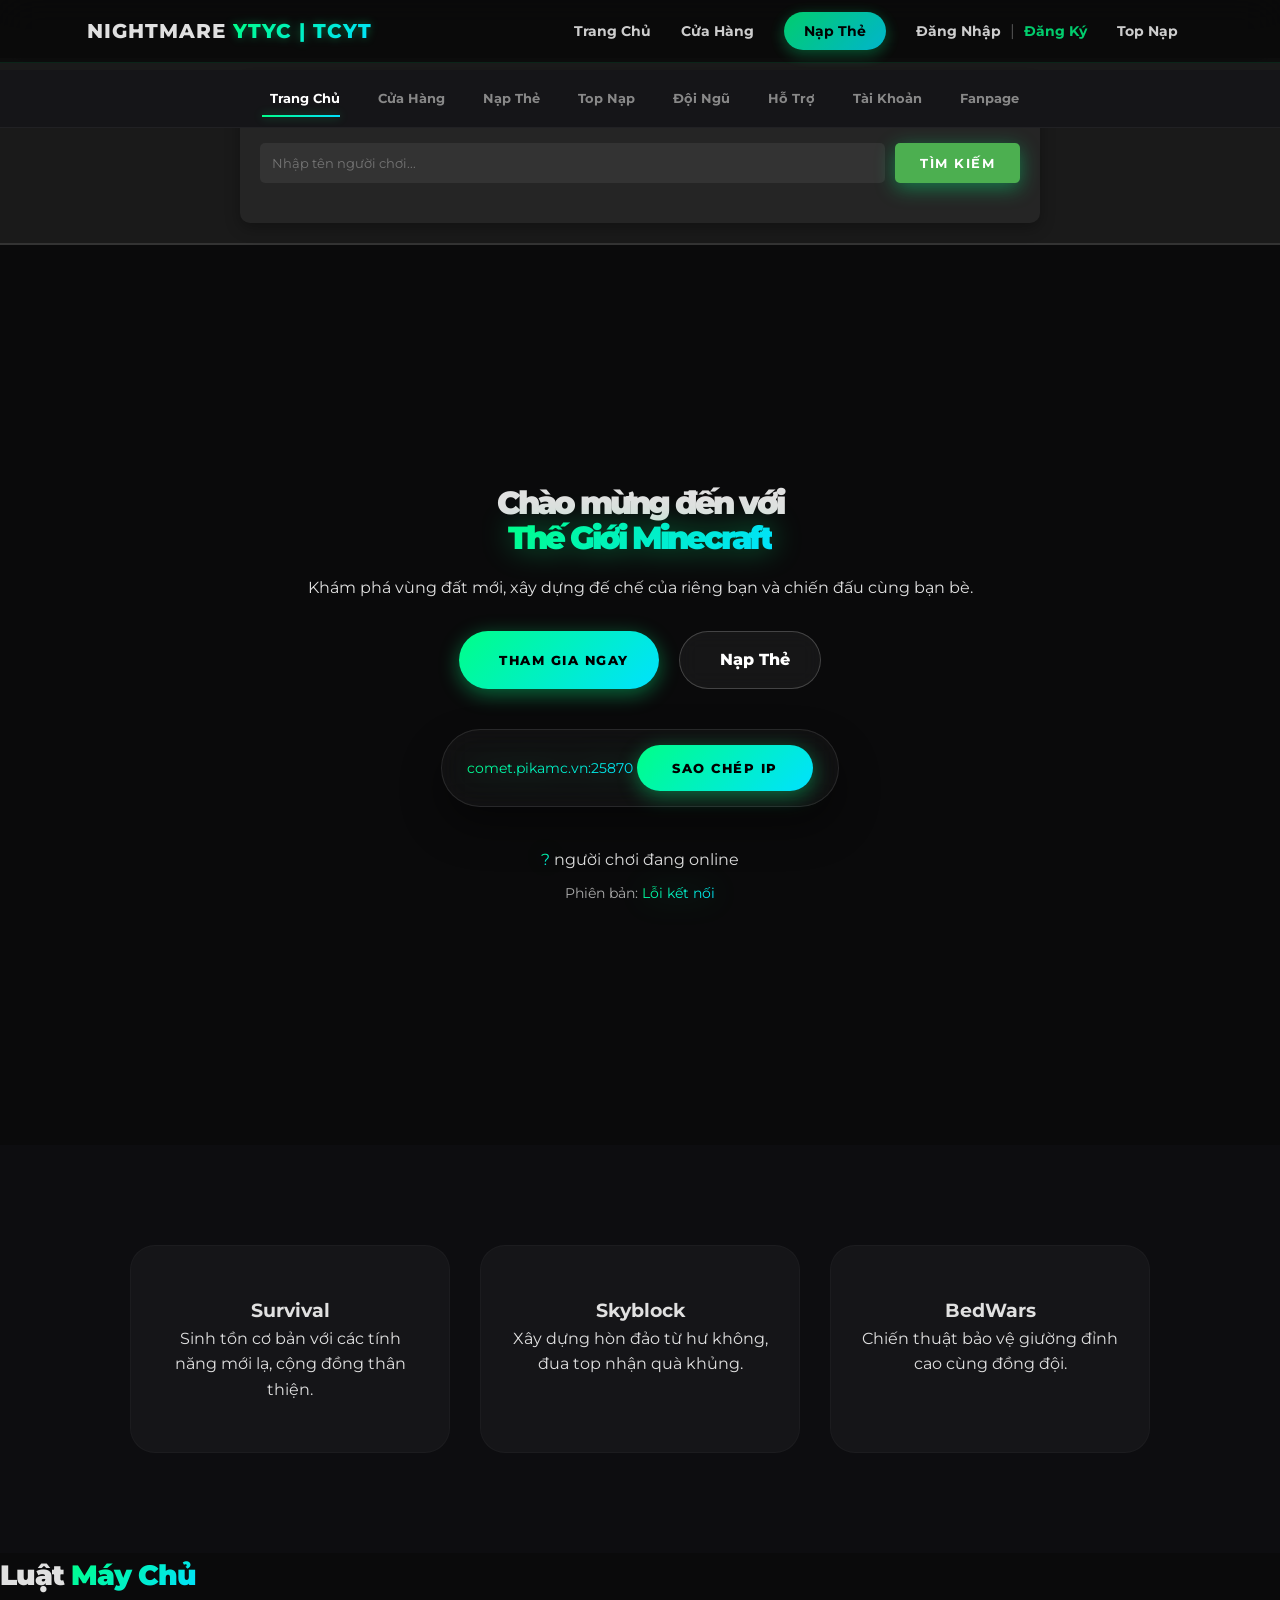
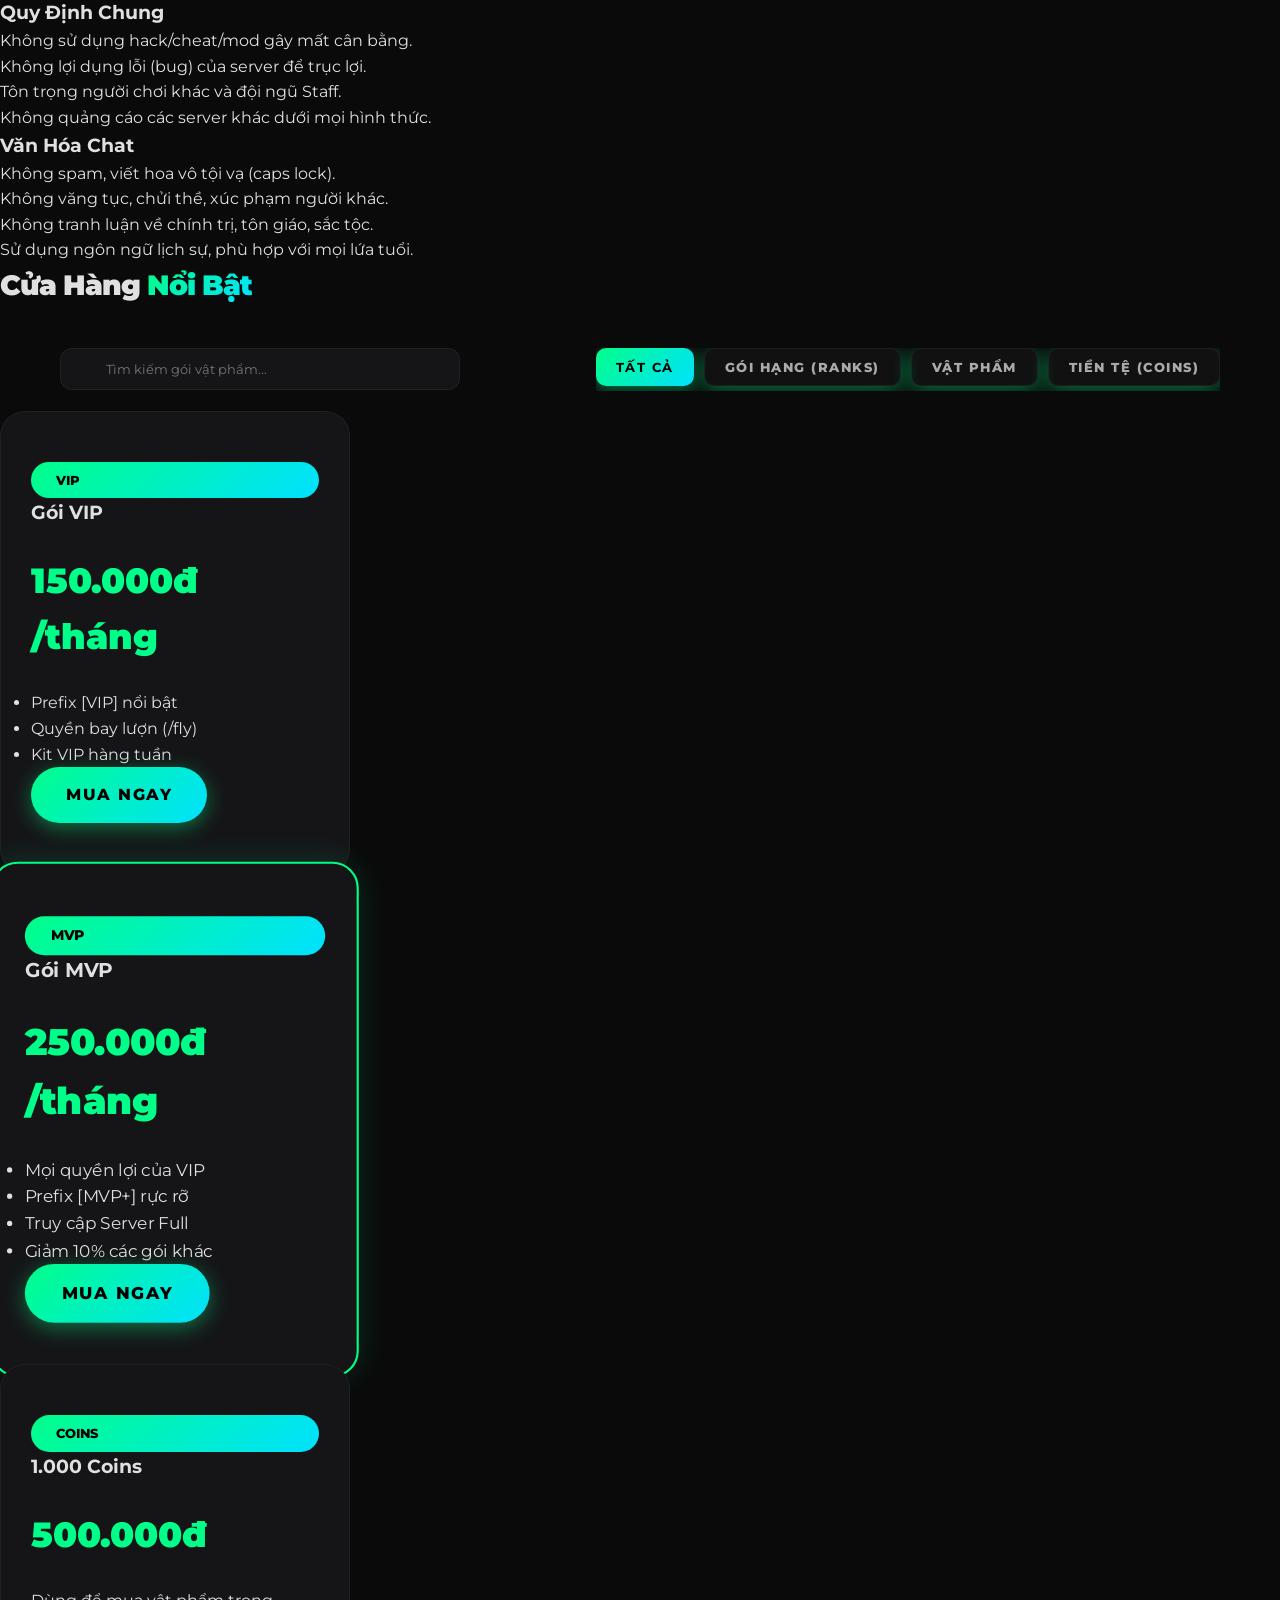
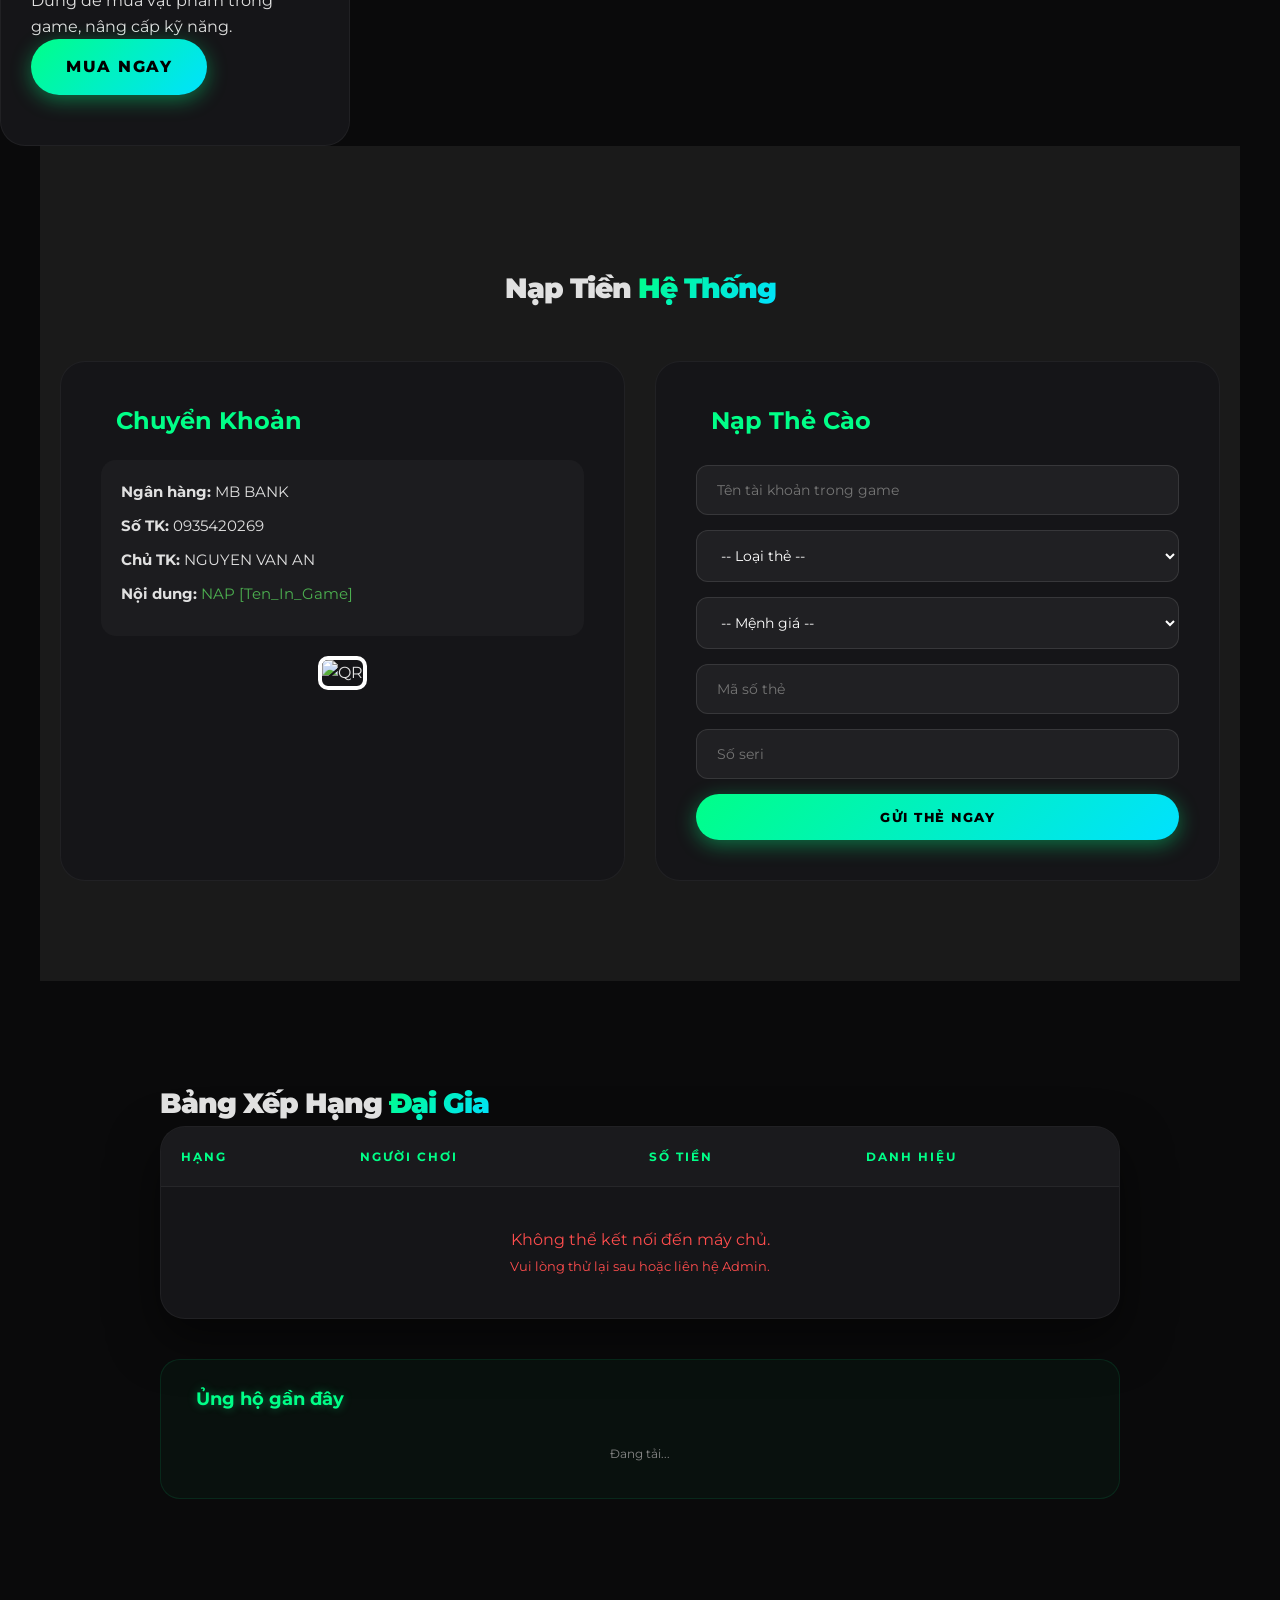
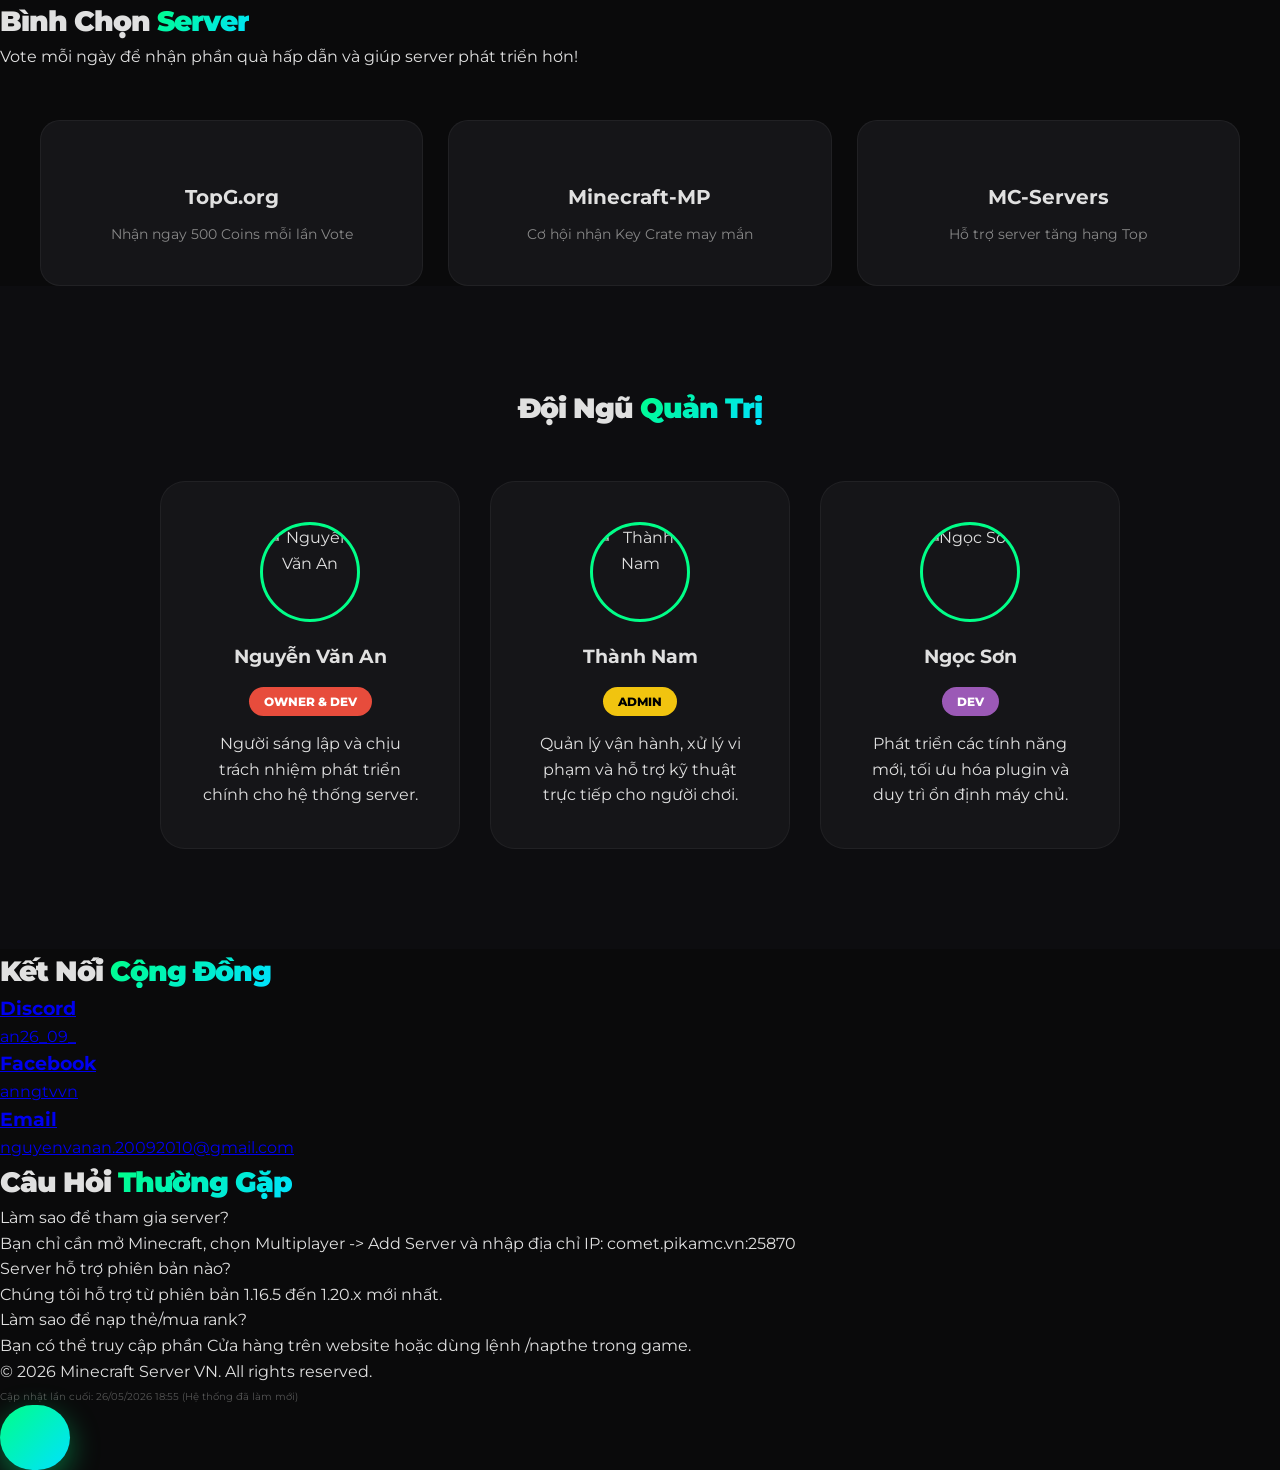
==== remote_index.html @ b52e4f23 "Cải thiện giao diện: Thêm nút Đăng Ký và Tài Khoản để dễ dàng tìm kiếm" ====
<!DOCTYPE html>
<html lang="vi">
<head>
    <meta charset="UTF-8">
    <meta name="viewport" content="width=device-width, initial-scale=1.0">
    <title>Nightmare YTYC | TCYT | Minecraft Server</title>
    <link rel="stylesheet" href="assets/css/style.css?v=1.7">
    <link href="https://fonts.googleapis.com/css2?family=Montserrat:wght@400;700&display=swap" rel="stylesheet">
    <script src="https://kit.fontawesome.com/a076d05399.js" crossorigin="anonymous"></script>
</head>
<body>
    <header>
        <nav>
            <div class="logo">Nightmare <span>YTYC | TCYT</span></div>
            <div class="menu-toggle" id="mobile-menu">
                <i class="fas fa-bars"></i>
            </div>
            <ul class="nav-links">
                <li><a href="#hero">Trang Chủ</a></li>
                <li><a href="#store">Cửa Hàng</a></li>
                <li><a href="#topup" class="nav-topup">Nạp Thẻ</a></li>
                <li id="nav-user-info" style="display: none;"><a href="#profile" class="user-link"><i class="fas fa-user-circle"></i> <span id="nav-username">Cá nhân</span></a></li>
                <li id="nav-login-btn">
                    <a href="javascript:void(0)" onclick="openAuthModal('login')">Đăng Nhập</a>
                    <span style="color: rgba(255,255,255,0.3); margin: 0 5px;">|</span>
                    <a href="javascript:void(0)" onclick="openAuthModal('register')" style="color: var(--primary);">Đăng Ký</a>
                </li>
                <li><a href="#leaderboard">Top Nạp</a></li>
            </ul>
        </nav>
    </header>

    <!-- Quick Navigation Bar -->
    <div class="quick-nav">
        <div class="quick-nav-container">
            <a href="#hero" class="q-link active"><i class="fas fa-home"></i> Trang Chủ</a>
            <a href="#store" class="q-link"><i class="fas fa-shopping-cart"></i> Cửa Hàng</a>
            <a href="#topup" class="q-link"><i class="fas fa-credit-card"></i> Nạp Thẻ</a>
            <a href="#leaderboard" class="q-link"><i class="fas fa-trophy"></i> Top Nạp</a>
            <a href="#staff" class="q-link"><i class="fas fa-users"></i> Đội Ngũ</a>
            <a href="#contact" class="q-link"><i class="fas fa-headset"></i> Hỗ Trợ</a>
            <a href="javascript:void(0)" onclick="openAuthModal('login')" class="q-link" id="q-nav-auth"><i class="fas fa-user"></i> Tài Khoản</a>
            <a href="https://facebook.com/anngtvvn" target="_blank" class="q-link"><i class="fab fa-facebook"></i> Fanpage</a>
        </div>
    </div>

    <!-- Auth Modal -->
    <div id="auth-modal" class="modal" style="display: none;">
        <div class="modal-content">
            <span class="close" onclick="closeAuthModal()">&times;</span>
            <div id="auth-tabs">
                <button id="tab-login" class="active" onclick="switchAuthTab('login')">Đăng Nhập</button>
                <button id="tab-register" onclick="switchAuthTab('register')">Đăng Ký</button>
            </div>
            
            <!-- Login Form -->
            <form id="login-form" onsubmit="handleAuth(event, 'login')">
                <input type="text" placeholder="Tên tài khoản" required id="login-user">
                <input type="password" placeholder="Mật khẩu" required id="login-pass">
                <button type="submit" class="auth-btn">Vào hệ thống</button>
            </form>

            <!-- Register Form -->
            <form id="register-form" onsubmit="handleAuth(event, 'register')" style="display: none;">
                <input type="text" placeholder="Tên tài khoản Minecraft" required id="reg-user">
                <input type="password" placeholder="Mật khẩu" required id="reg-pass">
                <input type="password" placeholder="Xác nhận mật khẩu" required id="reg-pass-confirm">
                <button type="submit" class="auth-btn">Tạo tài khoản</button>
            </form>
        </div>
    </div>

    <!-- User Profile Section -->
    <section id="profile" class="profile-section" style="display: none;">
        <div class="profile-container">
            <div class="profile-header">
                <img id="user-skin" src="https://crafatar.com/avatars/steve?size=100&overlay" alt="Skin">
                <div class="profile-title">
                    <h2 id="profile-name">Tên Người Chơi</h2>
                    <span id="profile-rank-badge" class="badge">Rank</span>
                </div>
                <button onclick="handleLogout()" class="logout-btn">Đăng xuất</button>
            </div>
            <div class="profile-stats">
                <div class="stat-box">
                    <i class="fas fa-coins"></i>
                    <span class="stat-label">Số dư Xu</span>
                    <span id="profile-points" class="stat-value">0</span>
                </div>
                <div class="stat-box">
                    <i class="fas fa-credit-card"></i>
                    <span class="stat-label">Tổng đã nạp</span>
                    <span id="profile-total" class="stat-value">0đ</span>
                </div>
            </div>
            
            <div class="profile-history">
                <h3><i class="fas fa-history"></i> Lịch sử nạp cá nhân</h3>
                <div class="history-table-wrapper">
                    <table id="personal-history-table">
                        <thead>
                            <tr>
                                <th>Ngày</th>
                                <th>Số tiền</th>
                                <th>Trạng thái</th>
                            </tr>
                        </thead>
                        <tbody id="personal-history-body">
                            <!-- Dữ liệu sẽ nạp vào đây -->
                        </tbody>
                    </table>
                </div>
            </div>
        </div>
    </section>

    <!-- Account Lookup Modal -->
    <div id="account-lookup" class="lookup-section">
        <div class="lookup-container">
            <h3><i class="fas fa-search"></i> Tra cứu tài khoản</h3>
            <div class="search-form">
                <input type="text" id="lookup-username" placeholder="Nhập tên người chơi...">
                <button onclick="lookupAccount()">Tìm kiếm</button>
            </div>
            <div id="lookup-result" class="lookup-result" style="display: none;">
                <div class="player-info-grid">
                    <div class="info-item">
                        <span class="label">Tên:</span>
                        <span id="res-username" class="value">-</span>
                    </div>
                    <div class="info-item">
                        <span class="label">Số dư (Xu):</span>
                        <span id="res-points" class="value">0</span>
                    </div>
                    <div class="info-item">
                        <span class="label">Hạng (Rank):</span>
                        <span id="res-rank" class="value">Default</span>
                    </div>
                    <div class="info-item">
                        <span class="label">Tổng nạp:</span>
                        <span id="res-total" class="value">0đ</span>
                    </div>
                </div>
            </div>
            <div id="lookup-loading" style="display: none; text-align: center; margin-top: 10px;">
                <i class="fas fa-spinner fa-spin"></i> Đang tải dữ liệu...
            </div>
        </div>
    </div>

    <main>
        <section id="hero" class="hero">
            <div class="hero-content">
                <h1>Chào mừng đến với <br><span>Thế Giới Minecraft</span></h1>
                <p>Khám phá vùng đất mới, xây dựng đế chế của riêng bạn và chiến đấu cùng bạn bè.</p>
                <div class="hero-actions" style="margin-top: 30px; display: flex; gap: 20px; justify-content: center;">
                    <button class="hero-btn-primary" onclick="openAuthModal('register')"><i class="fas fa-sign-in-alt"></i> Tham Gia Ngay</button>
                    <a href="#topup" class="hero-btn-secondary" style="text-decoration: none; display: flex; align-items: center; justify-content: center;"><i class="fas fa-credit-card"></i> Nạp Thẻ</a>
                </div>
                <div class="server-status">
                    <span id="ip-address">comet.pikamc.vn:25870</span>
                    <button onclick="copyIP()">Sao chép IP</button>
                </div>
                <div class="player-count">
                    <i class="fas fa-users"></i> <span id="online-players">0</span> người chơi đang online
                    <div class="player-bar-container">
                        <div class="player-bar-fill" id="player-bar"></div>
                    </div>
                </div>
                <div class="server-version" style="margin-top: 10px; font-size: 14px; color: #aaa;">
                    Phiên bản: <span id="server-version">Đang tải...</span>
                </div>
            </div>
        </section>

        <section id="about" class="features">
            <div class="feature-card">
                <i class="fas fa-sword"></i>
                <h3>Survival</h3>
                <p>Sinh tồn cơ bản với các tính năng mới lạ, cộng đồng thân thiện.</p>
            </div>
            <div class="feature-card">
                <i class="fas fa-cube"></i>
                <h3>Skyblock</h3>
                <p>Xây dựng hòn đảo từ hư không, đua top nhận quà khủng.</p>
            </div>
            <div class="feature-card">
                <i class="fas fa-shield-alt"></i>
                <h3>BedWars</h3>
                <p>Chiến thuật bảo vệ giường đỉnh cao cùng đồng đội.</p>
            </div>
        </section>

        <section id="rules" class="rules">
            <h2 class="section-title">Luật <span>Máy Chủ</span></h2>
            <div class="rules-container">
                <div class="rules-box">
                    <h3><i class="fas fa-gavel"></i> Quy Định Chung</h3>
                    <ul>
                        <li>Không sử dụng hack/cheat/mod gây mất cân bằng.</li>
                        <li>Không lợi dụng lỗi (bug) của server để trục lợi.</li>
                        <li>Tôn trọng người chơi khác và đội ngũ Staff.</li>
                        <li>Không quảng cáo các server khác dưới mọi hình thức.</li>
                    </ul>
                </div>
                <div class="rules-box">
                    <h3><i class="fas fa-comments"></i> Văn Hóa Chat</h3>
                    <ul>
                        <li>Không spam, viết hoa vô tội vạ (caps lock).</li>
                        <li>Không văng tục, chửi thề, xúc phạm người khác.</li>
                        <li>Không tranh luận về chính trị, tôn giáo, sắc tộc.</li>
                        <li>Sử dụng ngôn ngữ lịch sự, phù hợp với mọi lứa tuổi.</li>
                    </ul>
                </div>
            </div>
        </section>

        <section id="store" class="store">
            <h2 class="section-title">Cửa Hàng <span>Nổi Bật</span></h2>
            
            <!-- Store Filter Bar -->
            <div class="store-filter">
                <div class="search-box">
                    <i class="fas fa-search"></i>
                    <input type="text" placeholder="Tìm kiếm gói vật phẩm...">
                </div>
                <div class="category-list">
                    <button class="cat-btn active" data-category="all">Tất Cả</button>
                    <button class="cat-btn" data-category="ranks">Gói Hạng (Ranks)</button>
                    <button class="cat-btn" data-category="items">Vật Phẩm</button>
                    <button class="cat-btn" data-category="coins">Tiền Tệ (Coins)</button>
                </div>
            </div>

            <div class="store-container">
                <div class="store-card" data-category="ranks">
                    <div class="rank-badge">VIP</div>
                    <h3>Gói VIP</h3>
                    <p class="price">150.000đ <span>/tháng</span></p>
                    <ul>
                        <li><i class="fas fa-check"></i> Prefix [VIP] nổi bật</li>
                        <li><i class="fas fa-check"></i> Quyền bay lượn (/fly)</li>
                        <li><i class="fas fa-check"></i> Kit VIP hàng tuần</li>
                    </ul>
                    <a href="#topup" class="buy-btn" style="text-decoration: none; display: inline-block;">Mua Ngay</a>
                </div>
                <div class="store-card premium" data-category="ranks">
                    <div class="rank-badge">MVP</div>
                    <h3>Gói MVP</h3>
                    <p class="price">250.000đ <span>/tháng</span></p>
                    <ul>
                        <li><i class="fas fa-check"></i> Mọi quyền lợi của VIP</li>
                        <li><i class="fas fa-check"></i> Prefix [MVP+] rực rỡ</li>
                        <li><i class="fas fa-check"></i> Truy cập Server Full</li>
                        <li><i class="fas fa-check"></i> Giảm 10% các gói khác</li>
                    </ul>
                    <a href="#topup" class="buy-btn" style="text-decoration: none; display: inline-block;">Mua Ngay</a>
                </div>
                <div class="store-card" data-category="coins">
                    <div class="rank-badge">COINS</div>
                    <h3>1.000 Coins</h3>
                    <p class="price">500.000đ</p>
                    <p>Dùng để mua vật phẩm trong game, nâng cấp kỹ năng.</p>
                    <a href="#topup" class="buy-btn" style="text-decoration: none; display: inline-block;">Mua Ngay</a>
                </div>
            </div>
        </section>

        <!-- Nạp Thẻ Section -->
        <section id="topup" class="topup-section" style="background: #1a1a1a;">
            <h2 class="section-title">Nạp Tiền <span>Hệ Thống</span></h2>
            <div class="topup-grid">
                <div class="topup-box">
                    <h3><i class="fas fa-university"></i> Chuyển Khoản</h3>
                    <div class="bank-info">
                        <p><strong>Ngân hàng:</strong> MB BANK</p>
                        <p><strong>Số TK:</strong> 0935420269</p>
                        <p><strong>Chủ TK:</strong> NGUYEN VAN AN</p>
                        <p><strong>Nội dung:</strong> <span style="color: #4CAF50;">NAP [Ten_In_Game]</span></p>
                    </div>
                    <div style="text-align: center; margin-top: 20px;">
                        <img src="https://img.vietqr.io/image/MB-0935420269-compact2.png?accountName=NGUYEN%20VAN%20AN&addInfo=NAP%20TEN_CUA_BAN" alt="QR" style="width: 180px; border-radius: 10px; border: 4px solid #fff;">
                    </div>
                </div>
                <div class="topup-box">
                    <h3><i class="fas fa-credit-card"></i> Nạp Thẻ Cào</h3>
                    <form class="topup-form" id="topupCardForm">
                        <input type="text" id="username" placeholder="Tên tài khoản trong game" required>
                        <select id="cardType" required>
                            <option value="">-- Loại thẻ --</option>
                            <option value="viettel">Viettel</option>
                            <option value="mobifone">Mobifone</option>
                            <option value="vinaphone">Vinaphone</option>
                        </select>
                        <select id="cardAmount" required>
                            <option value="">-- Mệnh giá --</option>
                            <option value="20000">20.000đ</option>
                            <option value="50000">50.000đ</option>
                            <option value="100000">100.000đ</option>
                            <option value="200000">200.000đ</option>
                            <option value="500000">500.000đ</option>
                        </select>
                        <input type="text" id="cardCode" placeholder="Mã số thẻ" required>
                        <input type="text" id="cardSeri" placeholder="Số seri" required>
                        <button type="submit" class="buy-btn">Gửi Thẻ Ngay</button>
                    </form>
                </div>
            </div>
        </section>

        <!-- Bảng Xếp Hạng Section -->
        <section id="leaderboard" class="top-nap-section">
            <h2 class="section-title">Bảng Xếp Hạng <span>Đại Gia</span></h2>
            <div class="leaderboard-container">
                <table class="leaderboard-table">
                    <thead>
                        <tr>
                            <th>Hạng</th>
                            <th>Người Chơi</th>
                            <th>Số Tiền</th>
                            <th>Danh Hiệu</th>
                        </tr>
                    </thead>
                    <tbody id="leaderboard-body">
                        <tr><td colspan="4" style="text-align: center; padding: 40px;">Đang tải dữ liệu...</td></tr>
                    </tbody>
                </table>
            </div>

            <!-- Recent Donators -->
            <div class="recent-donators">
                <h4><i class="fas fa-history"></i> Ủng hộ gần đây</h4>
                <div id="recent-donators-list">
                    <p style="text-align: center; font-size: 12px; color: #888; padding: 10px;">Đang tải...</p>
                </div>
            </div>
        </section>

        <section id="vote" class="vote">
            <h2 class="section-title">Bình Chọn <span>Server</span></h2>
            <p>Vote mỗi ngày để nhận phần quà hấp dẫn và giúp server phát triển hơn!</p>
            <div class="vote-grid">
                <a href="https://topg.org/minecraft-servers/server-682658#vote" target="_blank" class="vote-card">
                    <i class="fas fa-vote-yea"></i>
                    <h3>TopG.org</h3>
                    <p>Nhận ngay 500 Coins mỗi lần Vote</p>
                </a>
                <a href="https://minecraft-mp.com/server/358544/vote/" target="_blank" class="vote-card">
                    <i class="fas fa-vote-yea"></i>
                    <h3>Minecraft-MP</h3>
                    <p>Cơ hội nhận Key Crate may mắn</p>
                </a>
                <a href="https://minecraftservers.org/vote/687978" target="_blank" class="vote-card">
                    <i class="fas fa-vote-yea"></i>
                    <h3>MC-Servers</h3>
                    <p>Hỗ trợ server tăng hạng Top</p>
                </a>
            </div>
        </section>
        <section id="staff" class="staff">
            <h2 class="section-title">Đội Ngũ <span>Quản Trị</span></h2>
            <div class="staff-container">
                <div class="staff-card">
                    <div class="staff-img"><img src="https://crafatar.com/avatars/AnNgTV?size=100&overlay" alt="Nguyễn Văn An"></div>
                    <h3>Nguyễn Văn An</h3>
                    <p class="role owner">Owner & Dev</p>
                    <p>Người sáng lập và chịu trách nhiệm phát triển chính cho hệ thống server.</p>
                </div>
                <div class="staff-card">
                    <div class="staff-img"><img src="https://crafatar.com/avatars/606e2cbd-028a-4db0-97d3-570720444c12?size=100&overlay" alt="Thành Nam"></div>
                    <h3>Thành Nam</h3>
                    <p class="role admin">Admin</p>
                    <p>Quản lý vận hành, xử lý vi phạm và hỗ trợ kỹ thuật trực tiếp cho người chơi.</p>
                </div>
                <div class="staff-card">
                    <div class="staff-img"><img src="https://crafatar.com/avatars/8667ba71-b850-4eb0-9302-310231023102?size=100&overlay" alt="Ngọc Sơn"></div>
                    <h3>Ngọc Sơn</h3>
                    <p class="role moderator" style="background: #9b59b6;">Dev</p>
                    <p>Phát triển các tính năng mới, tối ưu hóa plugin và duy trì ổn định máy chủ.</p>
                </div>
            </div>
        </section>
        <section id="contact" class="contact">
            <h2 class="section-title">Kết Nối <span>Cộng Đồng</span></h2>
            <div class="contact-container">
                <a href="https://discord.com/users/an26_09_" target="_blank" class="contact-card discord">
                    <i class="fab fa-discord"></i>
                    <h3>Discord</h3>
                    <p>an26_09_</p>
                </a>
                <a href="https://facebook.com/anngtvvn" target="_blank" class="contact-card facebook">
                    <i class="fab fa-facebook"></i>
                    <h3>Facebook</h3>
                    <p>anngtvvn</p>
                </a>
                <a href="mailto:nguyenvanan.20092010@gmail.com" class="contact-card email">
                    <i class="fas fa-envelope"></i>
                    <h3>Email</h3>
                    <p>nguyenvanan.20092010@gmail.com</p>
                </a>
            </div>
        </section>

        <section id="faq" class="faq">
            <h2 class="section-title">Câu Hỏi <span>Thường Gặp</span></h2>
            <div class="faq-container">
                <div class="faq-item">
                    <div class="faq-question">Làm sao để tham gia server? <i class="fas fa-chevron-down"></i></div>
                    <div class="faq-answer">Bạn chỉ cần mở Minecraft, chọn Multiplayer -> Add Server và nhập địa chỉ IP: comet.pikamc.vn:25870</div>
                </div>
                <div class="faq-item">
                    <div class="faq-question">Server hỗ trợ phiên bản nào? <i class="fas fa-chevron-down"></i></div>
                    <div class="faq-answer">Chúng tôi hỗ trợ từ phiên bản 1.16.5 đến 1.20.x mới nhất.</div>
                </div>
                <div class="faq-item">
                    <div class="faq-question">Làm sao để nạp thẻ/mua rank? <i class="fas fa-chevron-down"></i></div>
                    <div class="faq-answer">Bạn có thể truy cập phần Cửa hàng trên website hoặc dùng lệnh /napthe trong game.</div>
                </div>
            </div>
        </section>
    </main>

    <footer>
        <p>&copy; 2026 Minecraft Server VN. All rights reserved.</p>
        <p style="font-size: 10px; color: #555; margin-top: 5px;">Cập nhật lần cuối: 26/05/2026 18:55 (Hệ thống đã làm mới)</p>
    </footer>

    <button id="back-to-top" title="Lên đầu trang"><i class="fas fa-chevron-up"></i></button>

    <!-- Minecraft Background Music (C418) -->
    <button id="music-toggle" title="Bật/Tắt nhạc nền"><i class="fas fa-music"></i></button>
    <audio id="bg-music" loop>
        <source src="https://www.soundboard.com/handler/DownLoadTrack.ashx?cliptitle=Minecraft+Main+Theme&filename=24/244301-b58097b3-c1f9-4674-884c-3238166d113f.mp3" type="audio/mpeg">
    </audio>

    <script src="assets/js/config.js?v=1.3"></script>
    <script src="assets/js/main.js?v=1.3"></script>
    <script>
        // 1. XỬ LÝ NẠP THẺ CÀO
        const topupForm = document.getElementById('topupCardForm');
        if (topupForm) {
            topupForm.addEventListener('submit', async (e) => {
                e.preventDefault();
                const btn = e.target.querySelector('button');
                const originalText = btn.innerText;
                
                btn.innerText = 'Đang xử lý...';
                btn.disabled = true;

                try {
                    const response = await fetch(`${API_BASE}/api/card-recharge`, {
                        method: 'POST',
                        headers: { 'Content-Type': 'application/json' },
                        body: JSON.stringify({
                            user: document.getElementById('username').value,
                            type: document.getElementById('cardType').value,
                            amount: document.getElementById('cardAmount').value,
                            code: document.getElementById('cardCode').value,
                            seri: document.getElementById('cardSeri').value
                        })
                    });
                    const result = await response.json();
                    alert(result.message);
                    if (result.status === 'success') topupForm.reset();
                } catch (err) {
                    alert('Lỗi: Không thể kết nối đến máy chủ nạp tiền!');
                } finally {
                    btn.innerText = originalText;
                    btn.disabled = false;
                }
            });
        }

        // 2. TẢI BẢNG XẾP HẠNG (TOP NẠP)
        async function loadLeaderboard() {
            const tbody = document.getElementById('leaderboard-body');
            if (!tbody) return;

            try {
                const response = await fetch(`${API_BASE}/api/top-recharge`);
                if (!response.ok) throw new Error('Network response was not ok');
                
                const data = await response.json();
                
                tbody.innerHTML = '';
                if (!data || data.length === 0) {
                    tbody.innerHTML = '<tr><td colspan="4" style="text-align: center; padding: 40px; color: #aaa;"><i class="fas fa-info-circle"></i> Chưa có dữ liệu nạp thẻ tháng này. <br> Hãy là người đầu tiên leo Top!</td></tr>';
                    return;
                }

                data.forEach((item, index) => {
                    const rank = index + 1;
                    let rankDisplay = rank;
                    let rowClass = '';
                    let badge = '-';

                    if (rank === 1) {
                        rankDisplay = '<i class="fas fa-medal" style="color: #ffd700;"></i> 1';
                        rowClass = 'top-1';
                        badge = '<span class="badge gold">Chúa Tể Đồ Sơn</span>';
                    } else if (rank === 2) {
                        rankDisplay = '<i class="fas fa-medal" style="color: #c0c0c0;"></i> 2';
                        rowClass = 'top-2';
                        badge = '<span class="badge silver">Đại Phú Hộ</span>';
                    } else if (rank === 3) {
                        rankDisplay = '<i class="fas fa-medal" style="color: #cd7f32;"></i> 3';
                        rowClass = 'top-3';
                        badge = '<span class="badge bronze">Thương Gia</span>';
                    }

                    tbody.innerHTML += `
                        <tr class="${rowClass}">
                            <td>${rankDisplay}</td>
                            <td><div class="player-info"><i class="fas fa-user-circle"></i> ${item.username}</div></td>
                            <td>${item.total.toLocaleString()}đ</td>
                            <td>${badge}</td>
                        </tr>
                    `;
                });
            } catch (error) {
                console.error('Leaderboard Fetch Error:', error);
                tbody.innerHTML = '<tr><td colspan="4" style="text-align: center; color: #ff4d4d; padding: 40px;"><i class="fas fa-exclamation-triangle"></i> Không thể kết nối đến máy chủ.<br><small>Vui lòng thử lại sau hoặc liên hệ Admin.</small></td></tr>';
            }
        }

        // Khởi động khi trang load
        document.addEventListener('DOMContentLoaded', loadLeaderboard);
    </script>
</body>
</html>
---- assets/css/style.css ----
:root {
    --primary: #00ff88;
    --primary-glow: rgba(0, 255, 136, 0.4);
    --secondary: #00e1ff;
    --accent: #f1c40f;
    --dark-bg: #0a0a0b;
    --card-bg: #151518;
    --text-main: #e0e0e0;
    --gradient-neon: linear-gradient(135deg, #00ff88, #00e1ff);
}

* {
    margin: 0;
    padding: 0;
    box-sizing: border-box;
    font-family: 'Montserrat', sans-serif;
}

html {
    scroll-behavior: smooth;
}

body {
    background-color: var(--dark-bg);
    color: var(--text-main);
    line-height: 1.6;
}

header {
    background: rgba(10, 10, 11, 0.7);
    backdrop-filter: blur(20px);
    -webkit-backdrop-filter: blur(20px);
    padding: 15px 0;
    position: fixed;
    width: 100%;
    top: 0;
    z-index: 1000;
    border-bottom: 1px solid rgba(0, 255, 136, 0.1);
}

nav {
    display: flex;
    justify-content: space-around;
    align-items: center;
    max-width: 1200px;
    margin: auto;
}

.logo {
    font-size: 26px;
    font-weight: 800;
    letter-spacing: 1px;
    text-transform: uppercase;
}

.logo span {
    background: var(--gradient-neon);
    -webkit-background-clip: text;
    -webkit-text-fill-color: transparent;
    filter: drop-shadow(0 0 5px var(--primary-glow));
}

nav ul {
    display: flex;
    list-style: none;
}

nav ul li {
    margin: 0 15px;
}

nav ul li a {
    text-decoration: none;
    color: #fff;
    font-weight: 700;
    font-size: 14px;
    transition: 0.3s;
    opacity: 0.8;
}

nav ul li a:hover {
    opacity: 1;
    color: var(--primary);
    text-shadow: 0 0 10px var(--primary-glow);
}

.nav-topup {
    background: var(--gradient-neon);
    padding: 10px 20px !important;
    border-radius: 50px;
    color: #000 !important;
    box-shadow: 0 4px 15px var(--primary-glow);
}

.nav-topup:hover {
    transform: translateY(-2px);
    box-shadow: 0 6px 20px var(--primary-glow);
    filter: brightness(1.1);
}

.hero {
    height: 100vh;
    background: linear-gradient(rgba(10,10,11,0.4), rgba(10,10,11,0.9)), url('https://images.alphacoders.com/131/1311054.png');
    background-size: cover;
    background-position: center;
    background-attachment: fixed;
    display: flex;
    align-items: center;
    justify-content: center;
    text-align: center;
}

.hero-content h1 {
    font-size: 80px;
    font-weight: 900;
    margin-bottom: 20px;
    line-height: 1.1;
    letter-spacing: -3px;
}

.hero-content span {
    background: var(--gradient-neon);
    -webkit-background-clip: text;
    -webkit-text-fill-color: transparent;
    filter: drop-shadow(0 0 15px var(--primary-glow));
}

.server-status {
    margin: 40px 0;
    background: rgba(255, 255, 255, 0.03);
    backdrop-filter: blur(15px);
    padding: 20px 40px;
    border-radius: 100px;
    display: inline-block;
    border: 1px solid rgba(255, 255, 255, 0.1);
    box-shadow: 0 20px 40px rgba(0,0,0,0.4);
}

button, .buy-btn {
    background: var(--gradient-neon);
    border: none;
    color: #000;
    font-weight: 800;
    padding: 15px 35px;
    border-radius: 50px;
    cursor: pointer;
    text-transform: uppercase;
    letter-spacing: 1.5px;
    transition: 0.4s cubic-bezier(0.175, 0.885, 0.32, 1.275);
    box-shadow: 0 5px 20px var(--primary-glow);
}

button:hover, .buy-btn:hover {
    transform: translateY(-5px) scale(1.05);
    box-shadow: 0 15px 30px var(--primary-glow);
    filter: brightness(1.2);
}

/* Feature Cards */
.features {
    padding: 100px 20px;
    display: flex;
    justify-content: center;
    gap: 30px;
    background: #0d0d10;
}

.feature-card {
    background: var(--card-bg);
    padding: 50px 30px;
    border-radius: 25px;
    text-align: center;
    width: 320px;
    border: 1px solid rgba(255,255,255,0.03);
    transition: 0.4s;
}

.feature-card:hover {
    transform: translateY(-15px);
    border-color: var(--primary);
    box-shadow: 0 20px 40px rgba(0, 255, 136, 0.1);
}

.feature-card i {
    font-size: 50px;
    background: var(--gradient-neon);
    -webkit-background-clip: text;
    -webkit-text-fill-color: transparent;
    margin-bottom: 25px;
}

/* Store Cards */
.store-card {
    background: var(--card-bg);
    padding: 50px 30px;
    border-radius: 25px;
    border: 1px solid rgba(255,255,255,0.05);
    transition: 0.4s;
    width: 350px;
    position: relative;
}

.store-card.premium {
    border: 2px solid var(--primary);
    box-shadow: 0 0 30px rgba(0, 255, 136, 0.15);
    transform: scale(1.05);
}

.rank-badge {
    background: var(--gradient-neon);
    color: #000;
    padding: 8px 25px;
    border-radius: 50px;
    font-size: 13px;
    font-weight: 800;
    top: -20px;
}

.price {
    font-size: 35px;
    font-weight: 900;
    color: var(--primary);
    margin: 25px 0;
}

/* Leaderboard */
.top-nap-section {
    padding: 100px 20px;
    max-width: 1000px;
    margin: auto;
}

.leaderboard-container {
    background: var(--card-bg);
    border-radius: 25px;
    border: 1px solid rgba(255,255,255,0.05);
    box-shadow: 0 20px 50px rgba(0,0,0,0.5);
    overflow: hidden;
    margin-bottom: 40px;
}

.leaderboard-table {
    width: 100%;
    border-collapse: collapse;
}

.leaderboard-table th, .leaderboard-table td {
    padding: 20px;
    text-align: left;
    border-bottom: 1px solid rgba(255,255,255,0.05);
}

.leaderboard-table th {
    background: rgba(255,255,255,0.02);
    color: var(--primary);
    font-size: 12px;
    letter-spacing: 2px;
    text-transform: uppercase;
}

.leaderboard-table tr:last-child td {
    border-bottom: none;
}

.leaderboard-table tr:hover {
    background: rgba(255,255,255,0.02);
}

.player-info {
    display: flex;
    align-items: center;
    gap: 10px;
    font-weight: 700;
}

.badge {
    padding: 5px 15px;
    border-radius: 50px;
    font-size: 11px;
    font-weight: 800;
    text-transform: uppercase;
}

.badge.gold { background: #ffd700; color: #000; box-shadow: 0 0 15px rgba(255, 215, 0, 0.3); }
.badge.silver { background: #c0c0c0; color: #000; }
.badge.bronze { background: #cd7f32; color: #000; }

/* Recent Donators */
.recent-donators {
    background: rgba(0, 255, 136, 0.03);
    border: 1px solid rgba(0, 255, 136, 0.1);
    border-radius: 20px;
    padding: 25px;
}

.recent-donators h4 {
    color: var(--primary);
    text-shadow: 0 0 10px var(--primary-glow);
    margin-bottom: 20px;
    display: flex;
    align-items: center;
    gap: 10px;
    font-size: 18px;
}

#recent-donators-list {
    display: flex;
    flex-direction: column;
    gap: 12px;
}

.donator-item {
    background: rgba(255, 255, 255, 0.03);
    padding: 12px 20px;
    border-radius: 12px;
    display: flex;
    justify-content: space-between;
    align-items: center;
    border: 1px solid rgba(255, 255, 255, 0.05);
    transition: 0.3s;
}

.donator-item:hover {
    background: rgba(0, 255, 136, 0.05);
    transform: translateX(5px);
    border-color: rgba(0, 255, 136, 0.2);
}

.donator-name {
    font-weight: 700;
    font-size: 14px;
    display: flex;
    align-items: center;
    gap: 8px;
}

.donator-amount {
    color: var(--primary);
    font-weight: 800;
    font-size: 15px;
}

.section-title {
    font-size: 45px;
    font-weight: 900;
    letter-spacing: -1px;
}

.section-title span {
    background: var(--gradient-neon);
    -webkit-background-clip: text;
    -webkit-text-fill-color: transparent;
}

/* Music Toggle */
#music-toggle {
    width: 65px;
    height: 65px;
    background: var(--gradient-neon);
    color: #000;
    box-shadow: 0 10px 30px var(--primary-glow);
}

#music-toggle.muted {
    background: #ff4d4d;
    color: #fff;
    box-shadow: 0 10px 30px rgba(255, 77, 77, 0.4);
}




/* Topup Page Specific */
.topup-section {
    padding: 120px 20px 100px;
    max-width: 1200px;
    margin: auto;
    text-align: center;
}

.topup-grid {
    display: grid;
    grid-template-columns: repeat(auto-fit, minmax(450px, 1fr));
    gap: 30px;
    margin-top: 50px;
}

.topup-box {
    background: var(--card-bg);
    padding: 40px;
    border-radius: 25px;
    border: 1px solid rgba(255,255,255,0.05);
    text-align: left;
    transition: 0.4s;
    height: 100%;
}

.topup-box:hover {
    border-color: var(--primary);
    box-shadow: 0 15px 30px rgba(0, 255, 136, 0.05);
}

.topup-box h3 {
    font-size: 24px;
    margin-bottom: 15px;
    color: var(--primary);
    display: flex;
    align-items: center;
    gap: 15px;
}

.bank-info {
    background: rgba(255, 255, 255, 0.03);
    padding: 20px;
    border-radius: 15px;
    margin: 20px 0;
}

.bank-info p {
    margin-bottom: 10px;
    font-size: 15px;
}

.topup-form {
    display: flex;
    flex-direction: column;
    gap: 15px;
    margin-top: 25px;
}

.topup-form input, .topup-form select {
    background: rgba(255, 255, 255, 0.05);
    border: 1px solid rgba(255, 255, 255, 0.1);
    padding: 15px 20px;
    border-radius: 12px;
    color: #fff;
    font-size: 14px;
    width: 100%;
}

.topup-form input:focus, .topup-form select:focus {
    border-color: var(--primary);
    outline: none;
    background: rgba(255, 255, 255, 0.08);
}

@media (max-width: 768px) {
    .topup-grid {
        grid-template-columns: 1fr;
        gap: 20px;
        margin-top: 30px;
    }
    
    .topup-box {
        padding: 25px 20px;
    }
    
    .section-title {
        font-size: 32px;
    }
    
    .topup-section {
        padding: 100px 15px 60px;
    }

    .qr-code-container img {
        width: 150px !important;
    }
    
    .bank-info {
        padding: 15px;
        margin: 15px 0;
    }
    
    .bank-info p {
        font-size: 13px;
        margin-bottom: 8px;
    }

    .topup-form input, .topup-form select {
        padding: 12px 15px;
        font-size: 13px;
    }
    
    .buy-btn {
        padding: 12px 25px;
        font-size: 14px;
    }
}

/* General Mobile Optimizations */
@media (max-width: 992px) {
    .menu-toggle {
        display: block !important;
        cursor: pointer;
        font-size: 24px;
    }

    .nav-links {
        position: fixed;
        top: 70px;
        right: -100%;
        width: 100%;
        height: calc(100vh - 70px);
        background: rgba(10, 10, 11, 0.95);
        backdrop-filter: blur(10px);
        flex-direction: column;
        align-items: center;
        justify-content: flex-start;
        padding-top: 50px;
        transition: 0.4s;
        z-index: 999;
    }

    .nav-links.active {
        right: 0;
    }

    .nav-links li {
        margin: 20px 0 !important;
    }

    .hero-content h1 {
        font-size: 40px;
        letter-spacing: -1px;
    }
    
    .features, .store-container, .contact-container {
        flex-direction: column;
        align-items: center;
        padding: 50px 20px;
    }

    .feature-card, .store-card, .contact-card {
        width: 100% !important;
        max-width: 400px;
        margin-bottom: 20px;
    }
    
    .store-card.premium {
        transform: none;
    }
}

/* Hero Actions */
.hero-btn-primary {
    background: var(--gradient-neon);
    color: #000;
    border: none;
    padding: 15px 30px;
    border-radius: 50px;
    font-weight: 800;
    cursor: pointer;
    display: flex;
    align-items: center;
    gap: 10px;
    transition: 0.3s;
    box-shadow: 0 5px 20px var(--primary-glow);
}

.hero-btn-primary:hover {
    transform: translateY(-3px);
    box-shadow: 0 8px 25px var(--primary-glow);
}

.hero-btn-secondary {
    background: rgba(255, 255, 255, 0.05);
    color: #fff;
    border: 1px solid rgba(255, 255, 255, 0.2);
    padding: 15px 30px;
    border-radius: 50px;
    font-weight: 800;
    cursor: pointer;
    display: flex;
    align-items: center;
    gap: 10px;
    transition: 0.3s;
    backdrop-filter: blur(10px);
}

.hero-btn-secondary:hover {
    background: rgba(255, 255, 255, 0.1);
    transform: translateY(-3px);
}

@media (max-width: 480px) {
    .hero-actions {
        flex-direction: column;
        width: 100%;
        max-width: 250px;
        margin-left: auto;
        margin-right: auto;
    }
}

    .hero-content h1 {
        font-size: 32px;
    }
    
    .section-title {
        font-size: 28px;
    }
    
    .server-status {
        padding: 15px 25px;
        font-size: 14px;
    }
    
    .logo {
        font-size: 20px;
    }
}

/* Missing Section Styles */
.vote {
    padding: 100px 20px;
    background: #0a0a0b;
    text-align: center;
}

.vote-grid {
    display: grid;
    grid-template-columns: repeat(auto-fit, minmax(280px, 1fr));
    gap: 25px;
    max-width: 1200px;
    margin: 50px auto 0;
}

.vote-card {
    background: var(--card-bg);
    padding: 40px 30px;
    border-radius: 20px;
    text-decoration: none;
    color: var(--text-main);
    border: 1px solid rgba(255,255,255,0.05);
    transition: 0.4s;
    display: flex;
    flex-direction: column;
    align-items: center;
}

.vote-card:hover {
    transform: translateY(-10px);
    border-color: var(--primary);
    box-shadow: 0 15px 30px rgba(0, 255, 136, 0.1);
}

.vote-card i {
    font-size: 40px;
    margin-bottom: 20px;
    background: var(--gradient-neon);
    -webkit-background-clip: text;
    -webkit-text-fill-color: transparent;
}

.vote-card h3 {
    font-size: 20px;
    margin-bottom: 10px;
}

.vote-card p {
    font-size: 14px;
    color: #888;
}

.staff {
    padding: 100px 20px;
    background: #0d0d10;
    text-align: center;
}

.staff-container {
    display: flex;
    justify-content: center;
    gap: 30px;
    flex-wrap: wrap;
    max-width: 1200px;
    margin: 50px auto 0;
}

.staff-card {
    background: var(--card-bg);
    padding: 40px;
    border-radius: 25px;
    width: 300px;
    border: 1px solid rgba(255,255,255,0.05);
    transition: 0.4s;
}

.staff-img {
    width: 100px;
    height: 100px;
    border-radius: 50%;
    margin: 0 auto 20px;
    overflow: hidden;
    border: 3px solid var(--primary);
}

.staff-img img {
    width: 100%;
    height: 100%;
    object-fit: cover;
}

.role {
    display: inline-block;
    padding: 5px 15px;
    border-radius: 50px;
    font-size: 12px;
    font-weight: 800;
    text-transform: uppercase;
    margin: 15px 0;
}

.role.owner { background: #e74c3c; color: #fff; }
.role.admin { background: #f1c40f; color: #000; }
.role.moderator { background: #9b59b6; color: #fff; }

/* Further Mobile Refinements */
@media (max-width: 768px) {
    .vote, .staff {
        padding: 60px 20px;
    }
    
    .vote-grid, .staff-container {
        margin-top: 30px;
        gap: 20px;
    }
    
    .vote-card, .staff-card {
        padding: 30px 20px;
    }

    .vote-card i {
        font-size: 30px;
    }

    .staff-img {
        width: 80px;
        height: 80px;
    }
}

/* Store Filter Bar */
.store-filter {
    max-width: 1200px;
    margin: 40px auto 20px;
    display: flex;
    justify-content: space-between;
    align-items: center;
    gap: 20px;
    padding: 0 20px;
}

.search-box {
    position: relative;
    flex: 1;
    max-width: 400px;
}

.search-box i {
    position: absolute;
    left: 15px;
    top: 50%;
    transform: translateY(-50%);
    color: #666;
}

.search-box input {
    width: 100%;
    background: var(--card-bg);
    border: 1px solid rgba(255, 255, 255, 0.05);
    padding: 12px 15px 12px 45px;
    border-radius: 12px;
    color: #fff;
    transition: 0.3s;
}

.search-box input:focus {
    border-color: var(--primary);
    outline: none;
    box-shadow: 0 0 15px var(--primary-glow);
}

.category-list {
    display: flex;
    gap: 10px;
    overflow-x: auto;
    padding-bottom: 5px;
}

.category-list::-webkit-scrollbar {
    height: 4px;
}

.cat-btn {
    background: rgba(255, 255, 255, 0.03);
    border: 1px solid rgba(255, 255, 255, 0.05);
    padding: 10px 20px;
    border-radius: 10px;
    color: #aaa;
    font-size: 13px;
    white-space: nowrap;
    cursor: pointer;
    transition: 0.3s;
}

.cat-btn:hover {
    color: #fff;
    border-color: rgba(255, 255, 255, 0.2);
}

.cat-btn.active {
    background: var(--gradient-neon);
    color: #000;
    font-weight: 700;
    border: none;
    box-shadow: 0 5px 15px var(--primary-glow);
}

@media (max-width: 992px) {
    .store-filter {
        flex-direction: column;
        align-items: stretch;
    }
    
    .search-box {
        max-width: none;
    }
}

/* Quick Navigation Bar */
.quick-nav {
    background: #151518;
    border-bottom: 1px solid rgba(255, 255, 255, 0.05);
    padding: 10px 0;
    position: sticky;
    top: 70px; /* Right below the header */
    z-index: 998;
    overflow-x: auto;
}

.quick-nav-container {
    max-width: 1200px;
    margin: auto;
    display: flex;
    justify-content: center;
    gap: 30px;
    padding: 0 20px;
}

.q-link {
    text-decoration: none;
    color: #888;
    font-size: 13px;
    font-weight: 700;
    display: flex;
    align-items: center;
    gap: 8px;
    white-space: nowrap;
    transition: 0.3s;
    padding: 8px 0;
    position: relative;
}

.q-link i {
    font-size: 16px;
    color: var(--primary);
}

.q-link:hover, .q-link.active {
    color: #fff;
}

.q-link.active::after {
    content: '';
    position: absolute;
    bottom: 0;
    left: 0;
    width: 100%;
    height: 2px;
    background: var(--gradient-neon);
    box-shadow: 0 0 10px var(--primary-glow);
}

@media (max-width: 992px) {
    .quick-nav-container {
        justify-content: flex-start;
        gap: 20px;
    }
}

/* Account Lookup Styles */
.lookup-section {
    padding: 20px 0;
    background: #1a1a1a;
    border-bottom: 2px solid #333;
}
.lookup-container {
    max-width: 800px;
    margin: 0 auto;
    padding: 20px;
    background: #252525;
    border-radius: 10px;
    box-shadow: 0 5px 15px rgba(0,0,0,0.3);
}
.lookup-container h3 {
    margin-bottom: 15px;
    color: #4CAF50;
    text-align: center;
}
.search-form {
    display: flex;
    gap: 10px;
    margin-bottom: 20px;
}
.search-form input {
    flex: 1;
    padding: 12px;
    border: none;
    border-radius: 5px;
    background: #333;
    color: white;
}
.search-form button {
    padding: 10px 25px;
    background: #4CAF50;
    color: white;
    border: none;
    border-radius: 5px;
    cursor: pointer;
    font-weight: bold;
    transition: 0.3s;
}
.search-form button:hover {
    background: #45a049;
}
.player-info-grid {
    display: grid;
    grid-template-columns: repeat(auto-fit, minmax(150px, 1fr));
    gap: 15px;
    padding: 15px;
    background: #1a1a1a;
    border-radius: 8px;
}
.info-item {
    display: flex;
    flex-direction: column;
    align-items: center;
    padding: 10px;
    border: 1px solid #333;
    border-radius: 5px;
}
.info-item .label {
    font-size: 12px;
    color: #888;
    margin-bottom: 5px;
}
.info-item .value {
    font-size: 16px;
    font-weight: bold;
    color: #fff;
}

/* Auth Modal Styles */
.modal {
    position: fixed;
    z-index: 2000;
    left: 0;
    top: 0;
    width: 100%;
    height: 100%;
    background-color: rgba(0,0,0,0.8);
    display: flex;
    justify-content: center;
    align-items: center;
}
.modal-content {
    background: #252525;
    padding: 30px;
    border-radius: 10px;
    width: 90%;
    max-width: 400px;
    position: relative;
    box-shadow: 0 0 20px rgba(76, 175, 80, 0.2);
}
.close {
    position: absolute;
    right: 20px;
    top: 10px;
    font-size: 28px;
    cursor: pointer;
    color: #888;
}
#auth-tabs {
    display: flex;
    margin-bottom: 20px;
    border-bottom: 2px solid #333;
}
#auth-tabs button {
    flex: 1;
    padding: 10px;
    background: none;
    border: none;
    color: #888;
    cursor: pointer;
    font-weight: bold;
}
#auth-tabs button.active {
    color: #4CAF50;
    border-bottom: 2px solid #4CAF50;
}
.modal-content input {
    width: 100%;
    padding: 12px;
    margin-bottom: 15px;
    background: #333;
    border: 1px solid #444;
    border-radius: 5px;
    color: white;
}
.auth-btn {
    width: 100%;
    padding: 12px;
    background: #4CAF50;
    border: none;
    border-radius: 5px;
    color: white;
    font-weight: bold;
    cursor: pointer;
}

/* Profile Section Styles */
.profile-section {
    padding: 50px 0;
    background: #121212;
}
.profile-container {
    max-width: 800px;
    margin: 0 auto;
    background: #1e1e1e;
    padding: 30px;
    border-radius: 15px;
    border-left: 5px solid #4CAF50;
}
.profile-header {
    display: flex;
    align-items: center;
    gap: 20px;
    margin-bottom: 30px;
}
.profile-header img {
    border-radius: 10px;
    border: 3px solid #333;
}
.profile-title h2 {
    font-size: 24px;
    margin-bottom: 5px;
}
.badge {
    background: #4CAF50;
    padding: 3px 10px;
    border-radius: 5px;
    font-size: 12px;
    font-weight: bold;
}
.logout-btn {
    margin-left: auto;
    padding: 8px 15px;
    background: #ff4d4d;
    border: none;
    border-radius: 5px;
    color: white;
    cursor: pointer;
}
.profile-stats {
    display: grid;
    grid-template-columns: repeat(auto-fit, minmax(200px, 1fr));
    gap: 20px;
}
.stat-box {
    background: #252525;
    padding: 20px;
    border-radius: 10px;
    display: flex;
    flex-direction: column;
    align-items: center;
    text-align: center;
}
.stat-box i {
    font-size: 30px;
    color: #4CAF50;
    margin-bottom: 10px;
}
.stat-label {
    color: #888;
    font-size: 14px;
}
.stat-value {
    font-size: 22px;
    font-weight: bold;
    color: white;
    margin-top: 5px;
}

/* Profile History Styles */
.profile-history {
    margin-top: 30px;
    padding-top: 20px;
    border-top: 1px solid #333;
}
.profile-history h3 {
    font-size: 18px;
    margin-bottom: 15px;
    color: #4CAF50;
}
.history-table-wrapper {
    overflow-x: auto;
}
#personal-history-table {
    width: 100%;
    border-collapse: collapse;
    text-align: left;
}
#personal-history-table th, #personal-history-table td {
    padding: 12px;
    border-bottom: 1px solid #333;
}
#personal-history-table th {
    color: #888;
    font-size: 14px;
}
#personal-history-table td {
    font-size: 14px;
}
.status-success {
    color: #4CAF50;
    font-weight: bold;
}
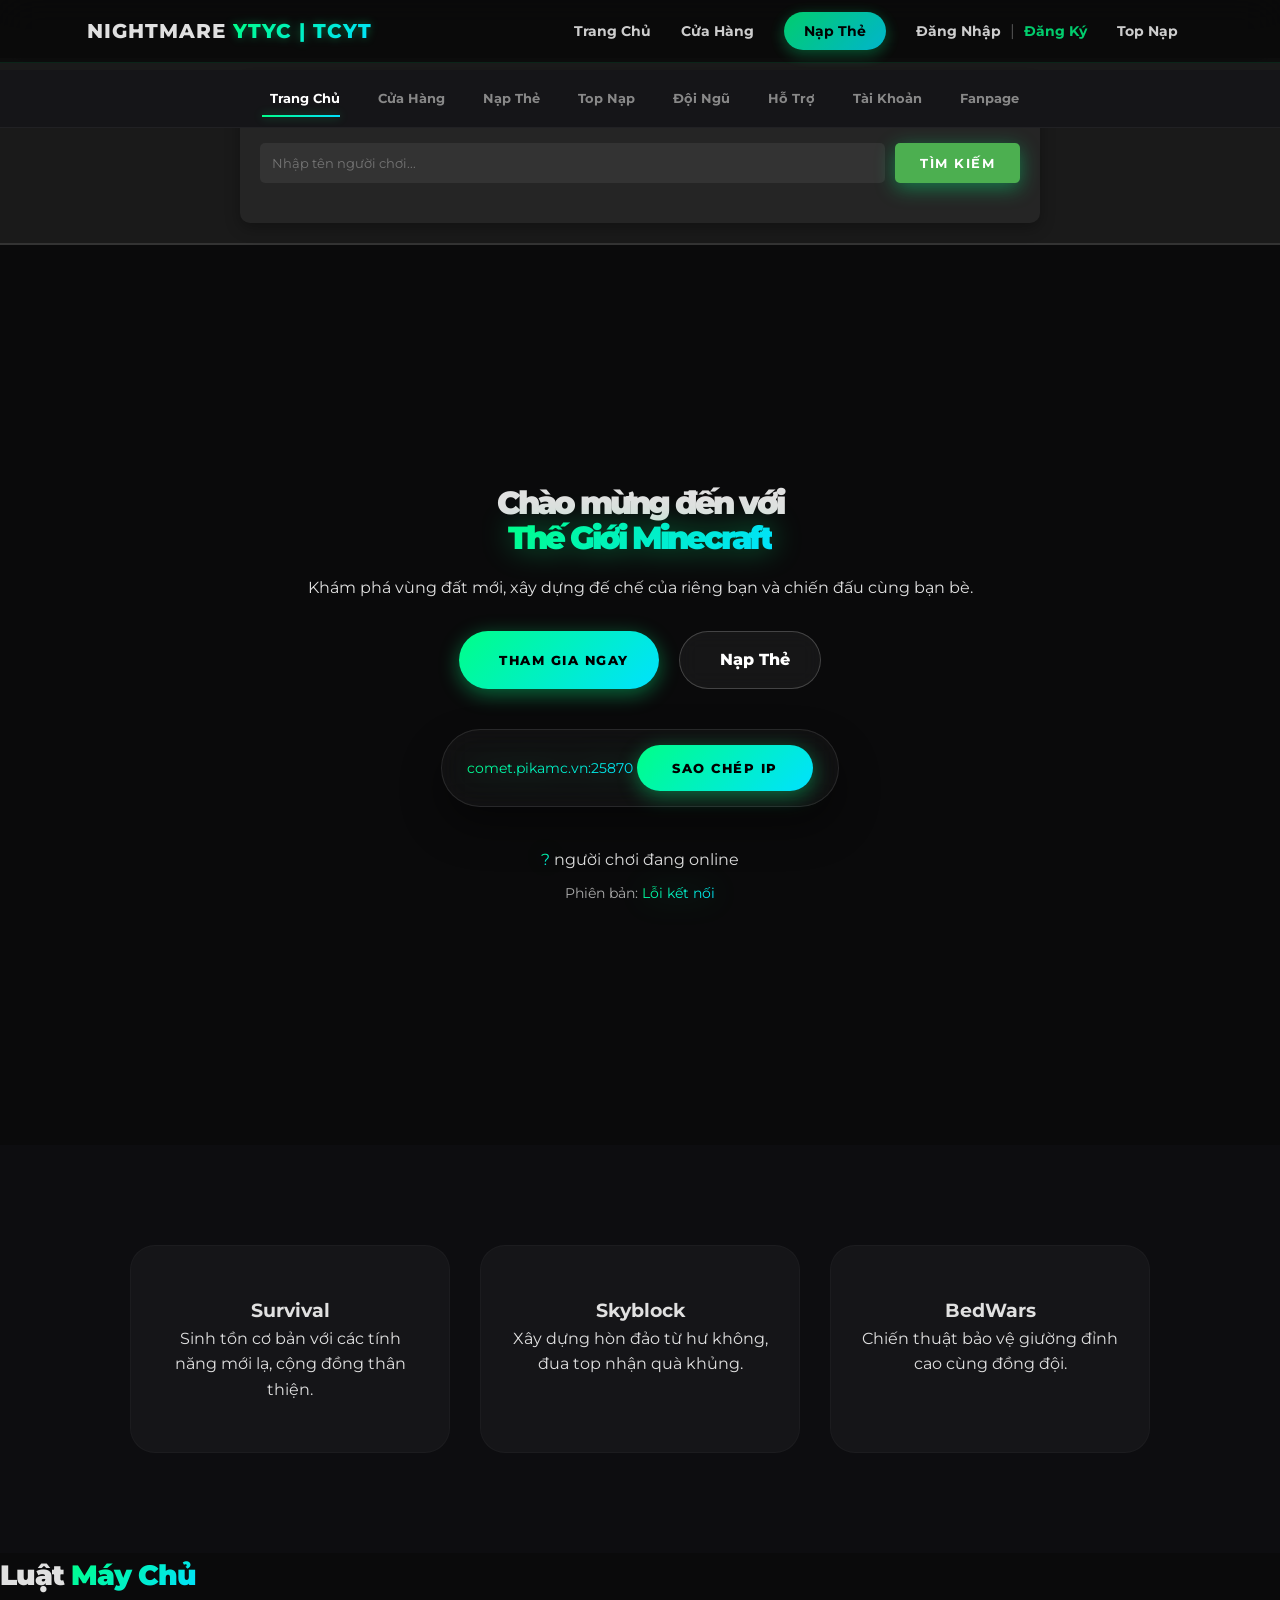
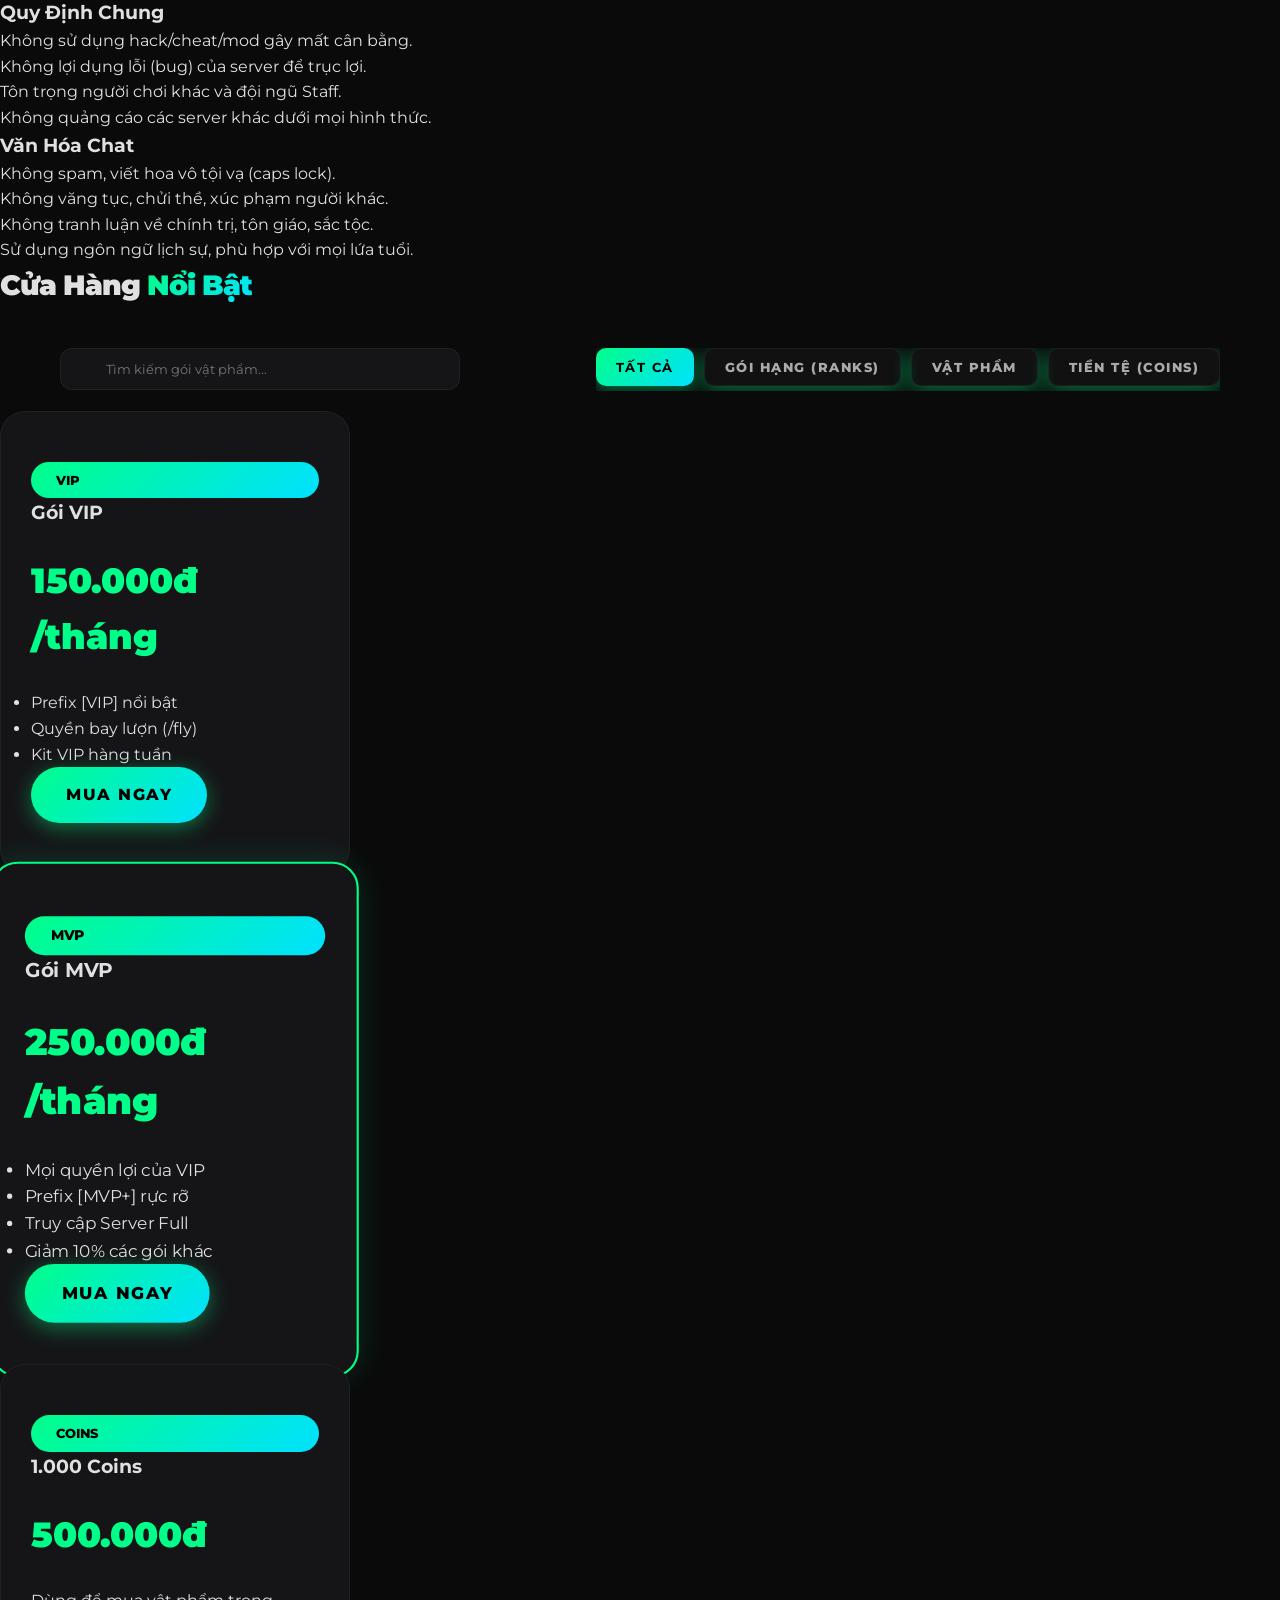
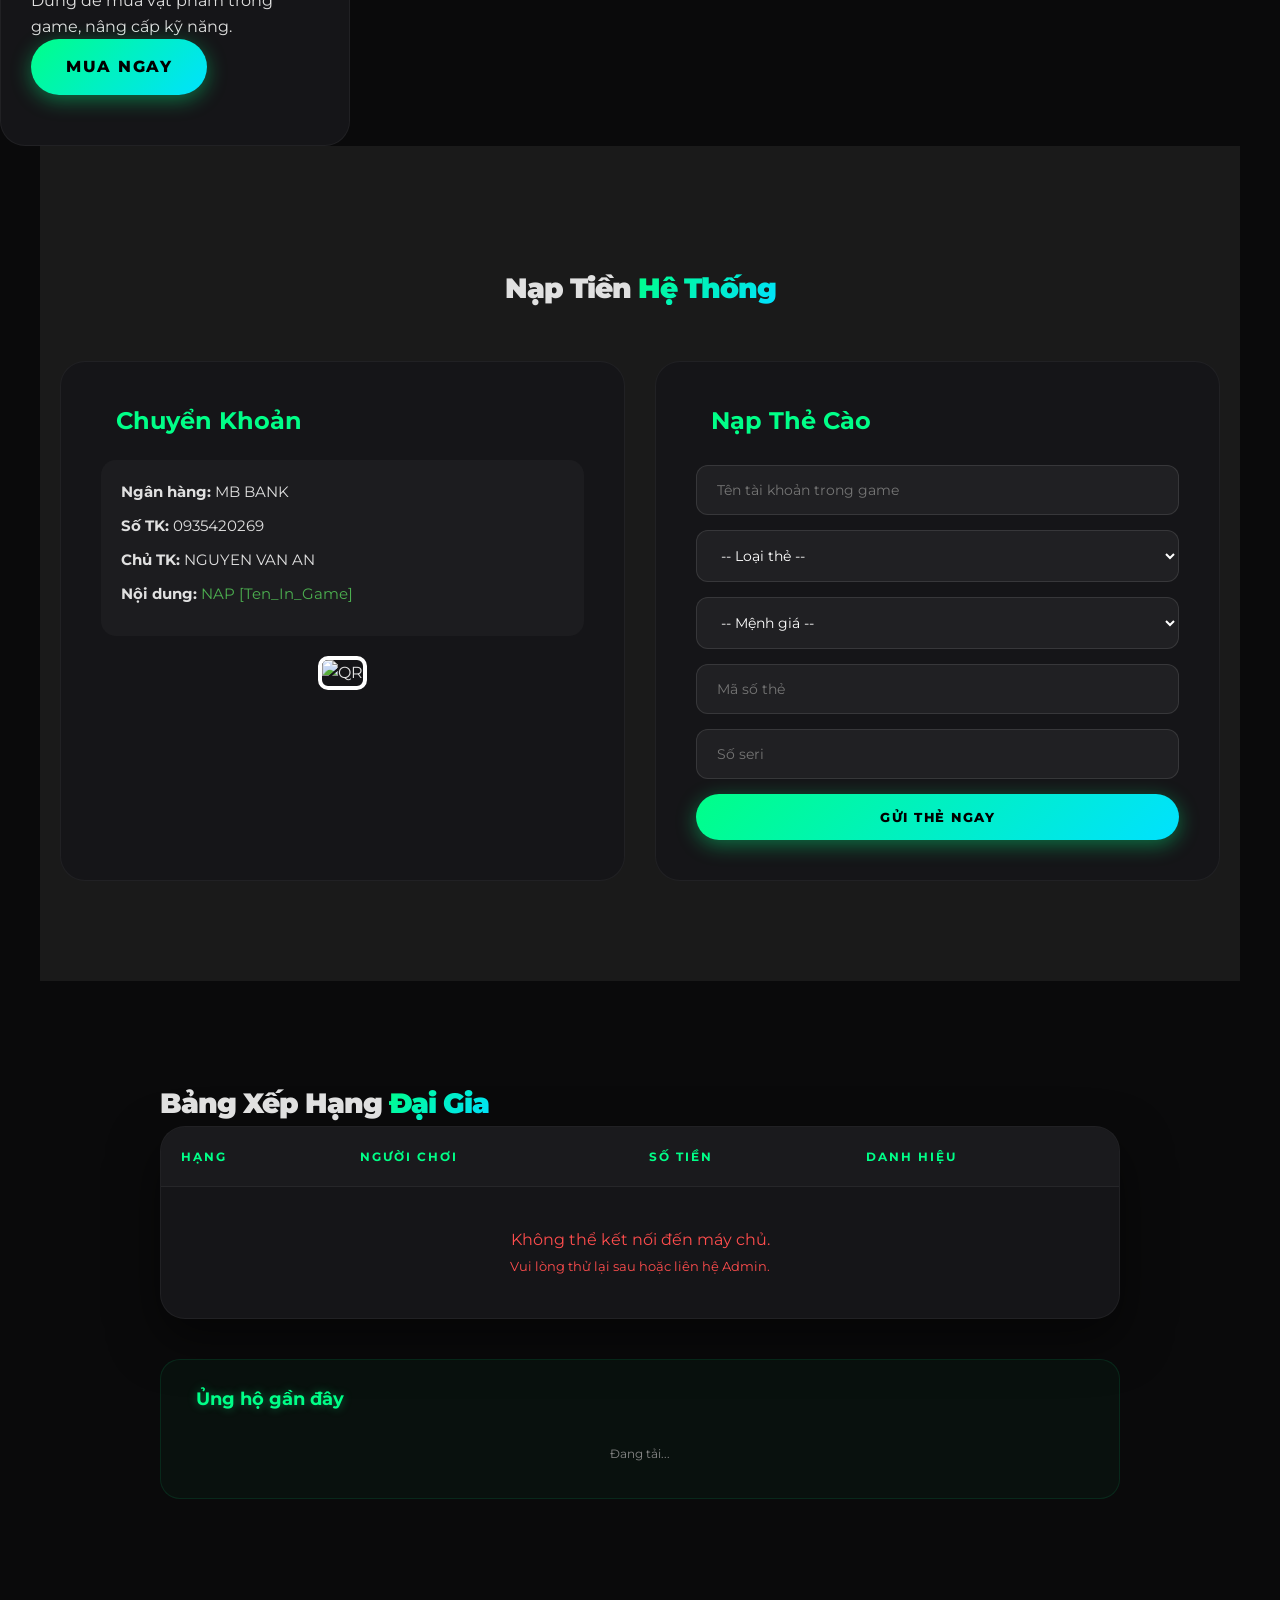
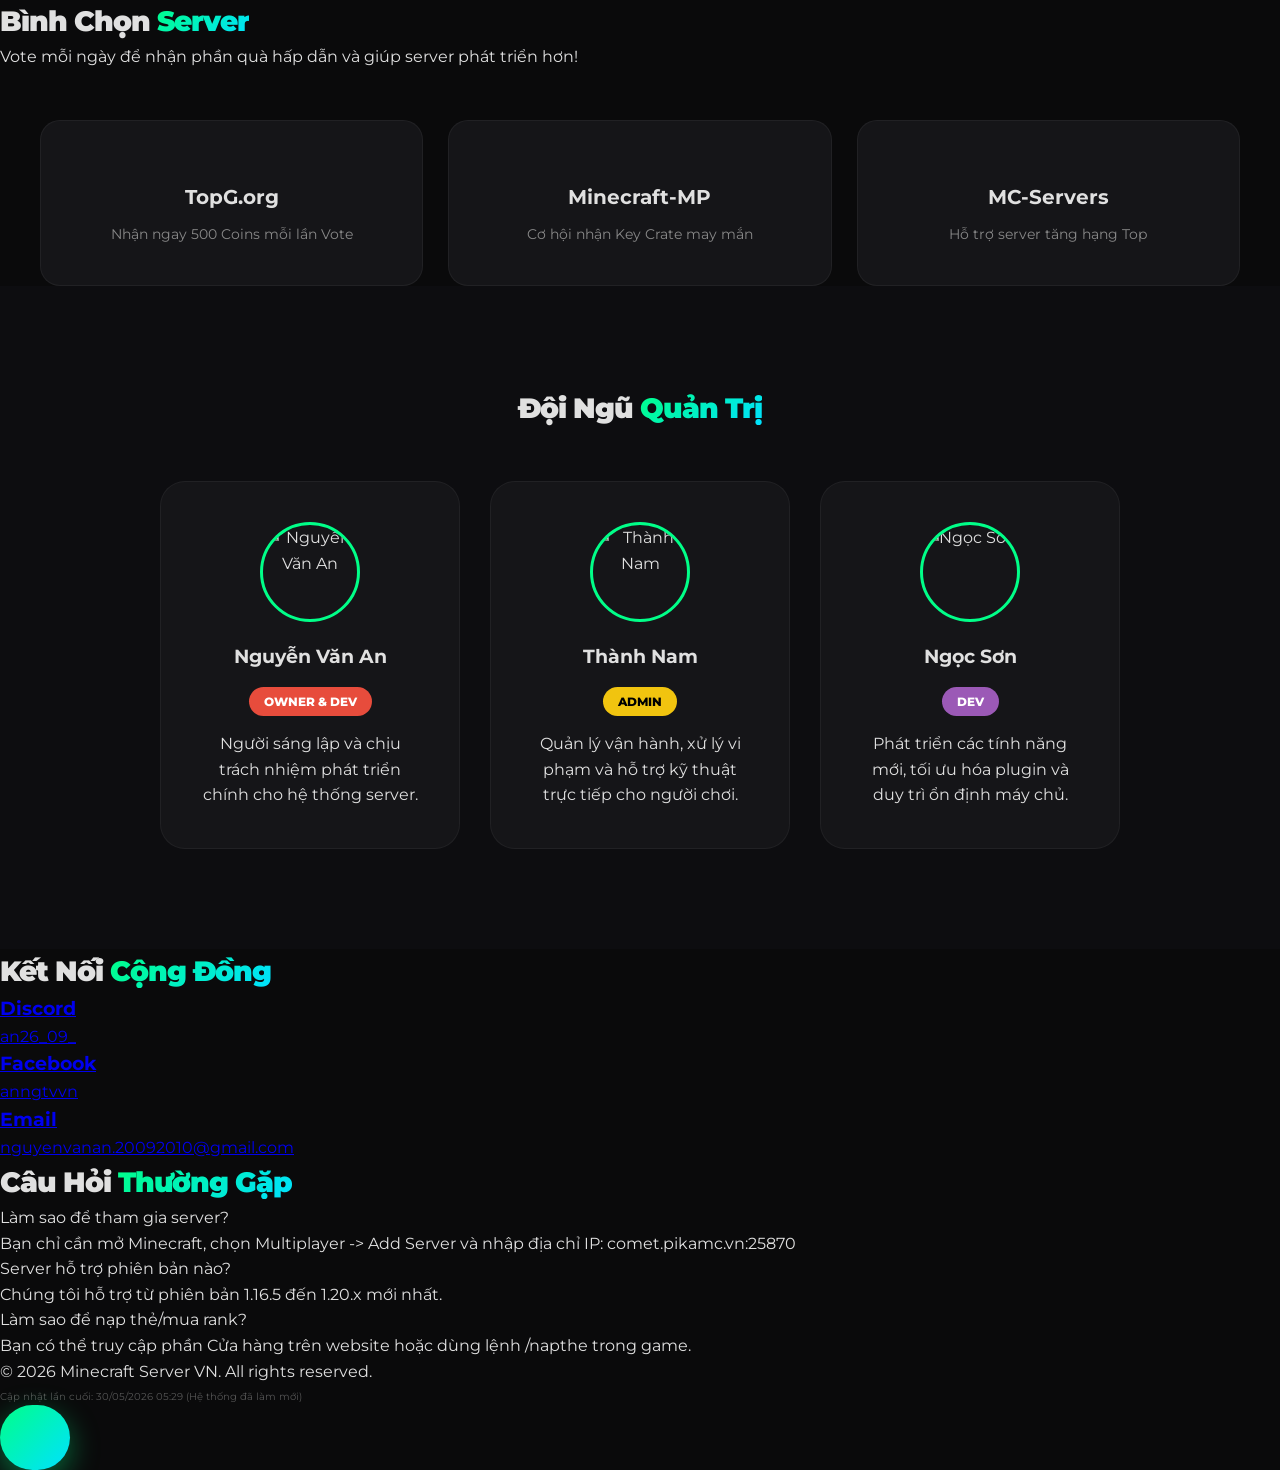
==== commit f381923a: "Update last updated timestamp (30/05/2026)" ====
--- a/remote_index.html
+++ b/remote_index.html
@@ -422,7 +422,7 @@
 
     <footer>
         <p>&copy; 2026 Minecraft Server VN. All rights reserved.</p>
-        <p style="font-size: 10px; color: #555; margin-top: 5px;">Cập nhật lần cuối: 26/05/2026 18:55 (Hệ thống đã làm mới)</p>
+        <p style="font-size: 10px; color: #555; margin-top: 5px;">Cập nhật lần cuối: 30/05/2026 05:29 (Hệ thống đã làm mới)</p>
     </footer>
 
     <button id="back-to-top" title="Lên đầu trang"><i class="fas fa-chevron-up"></i></button>
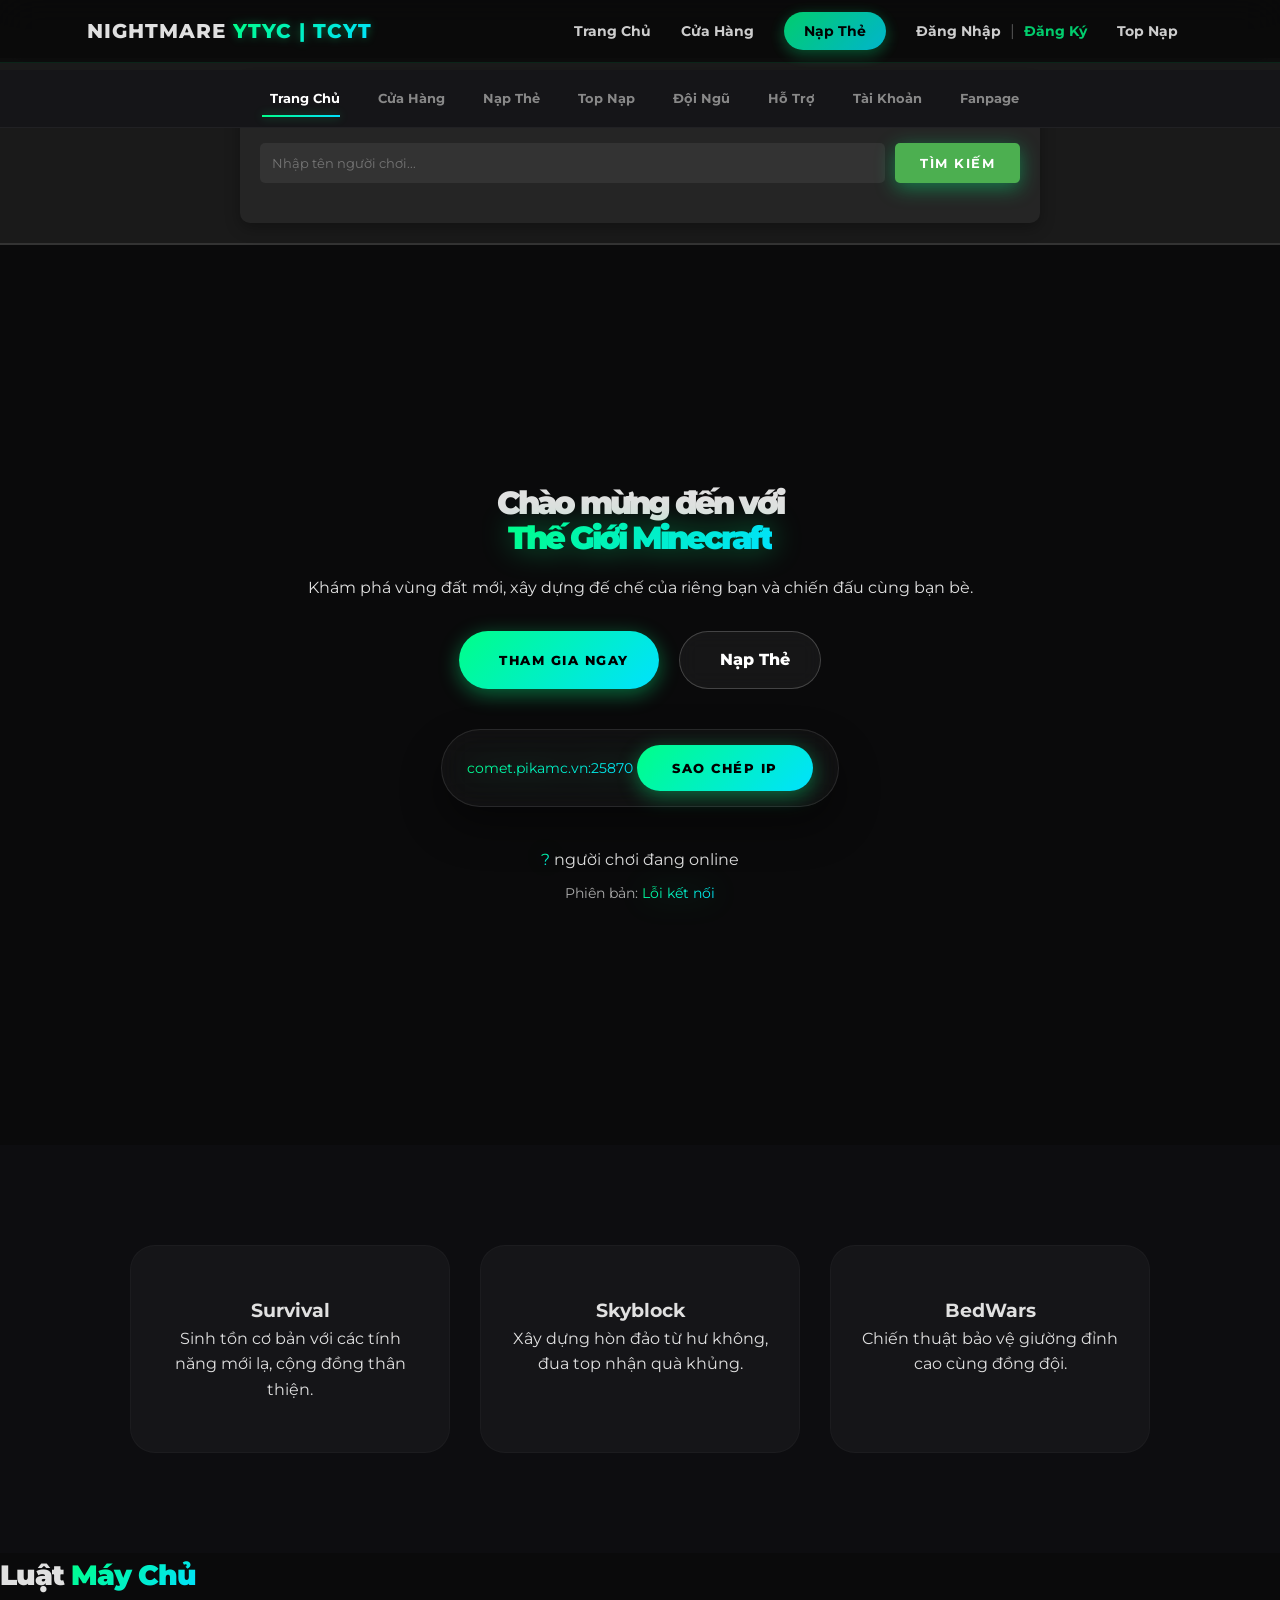
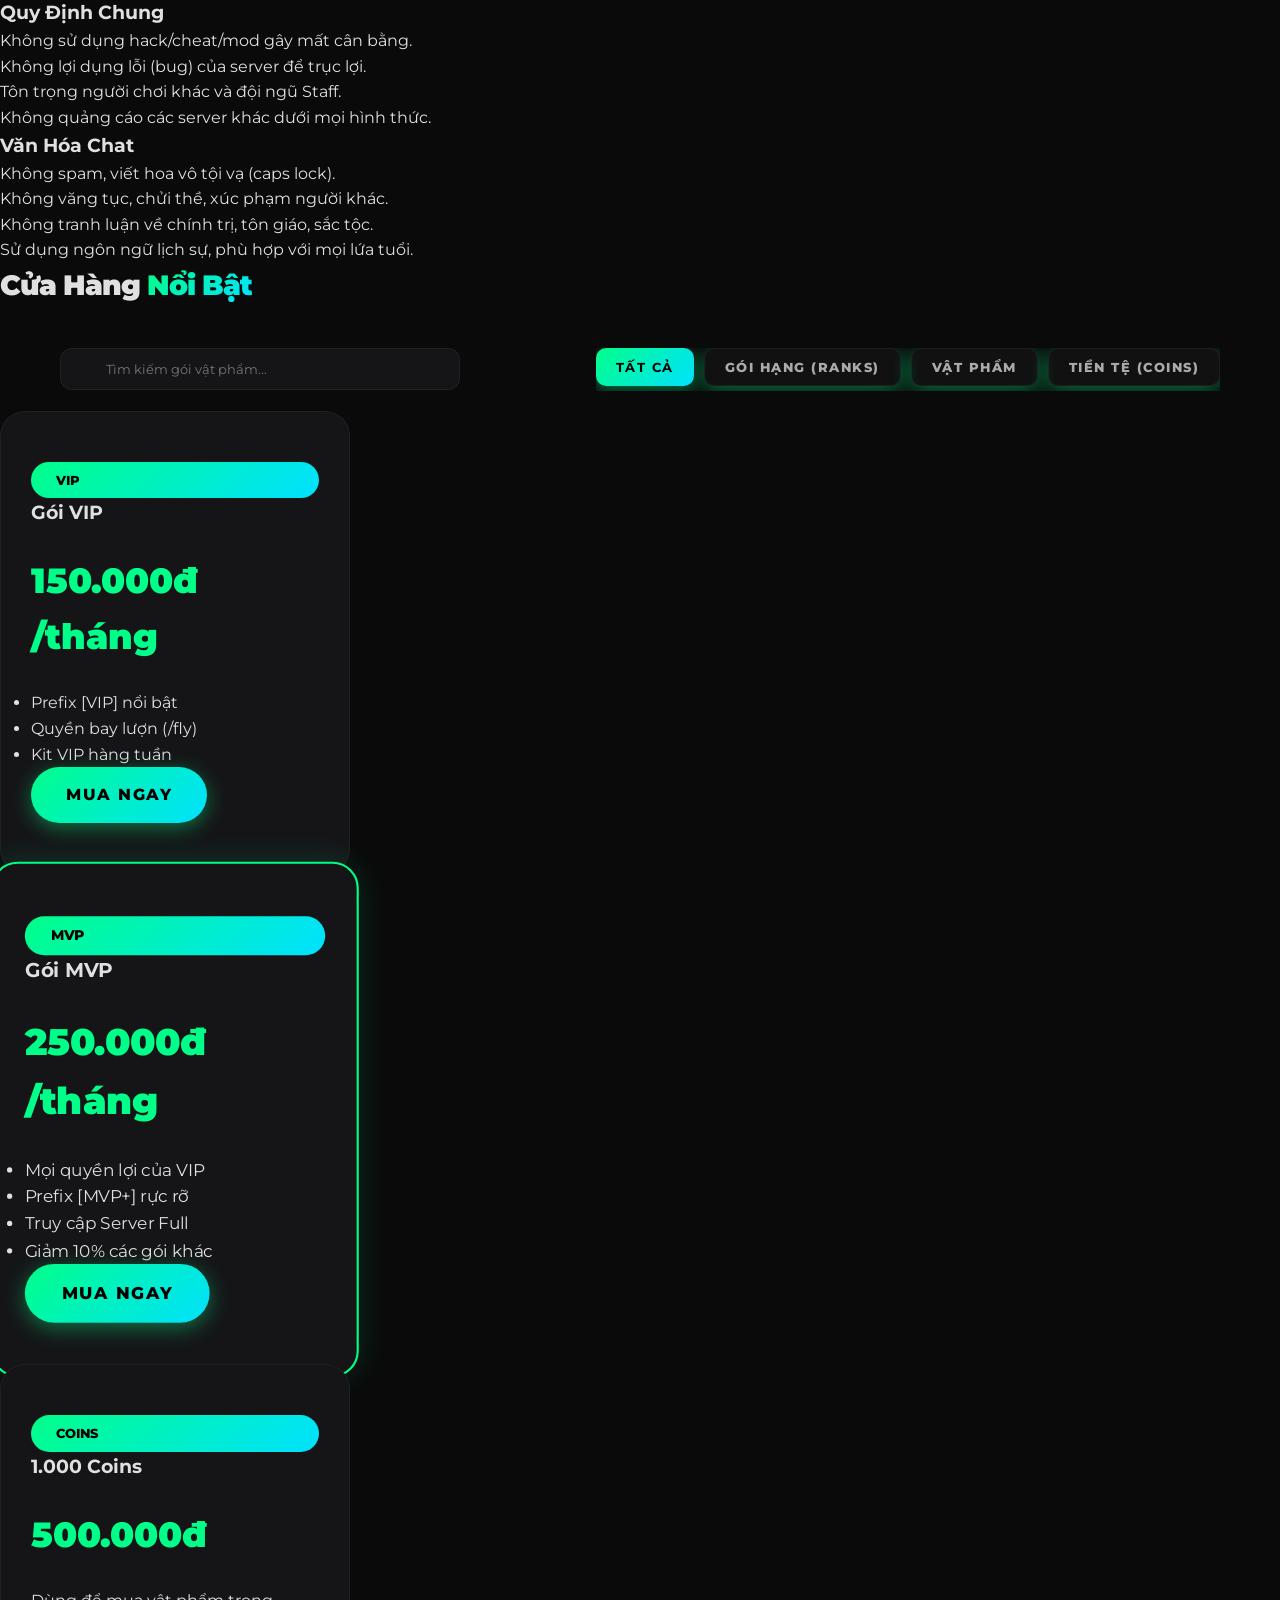
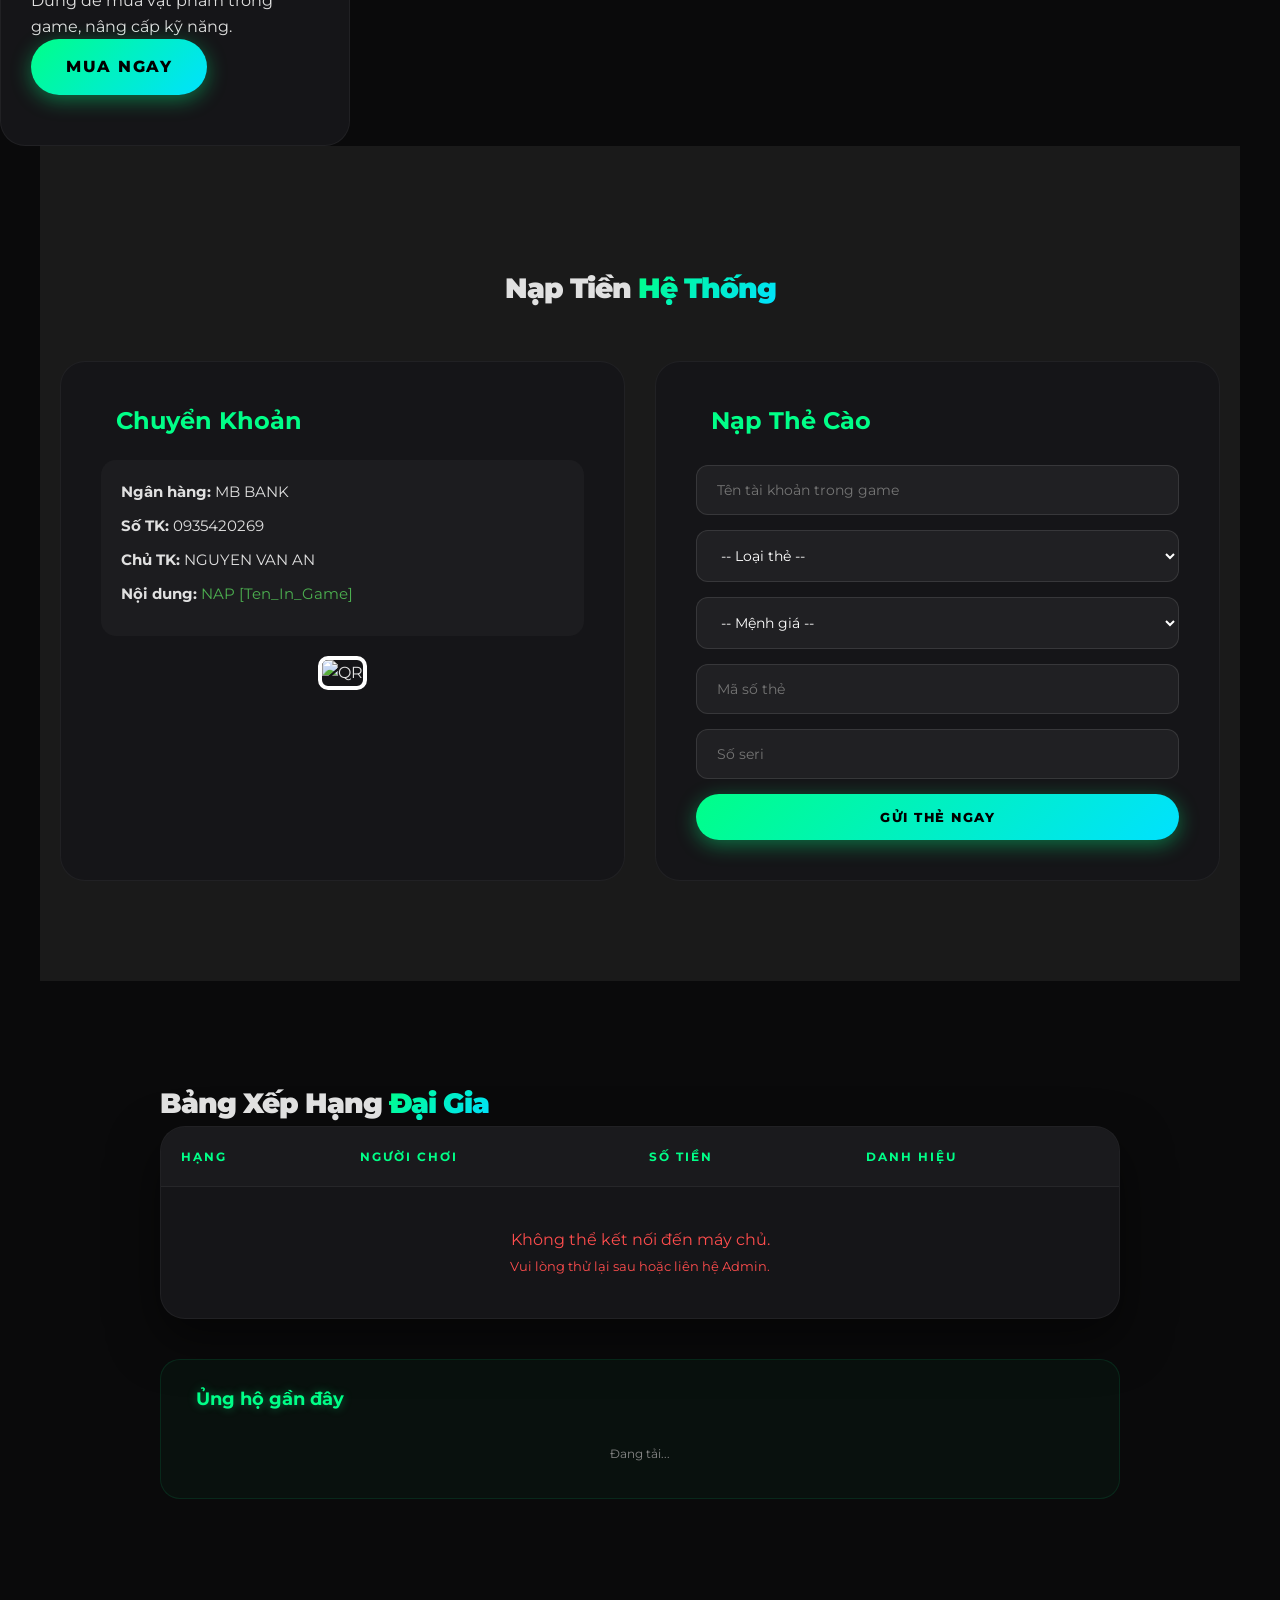
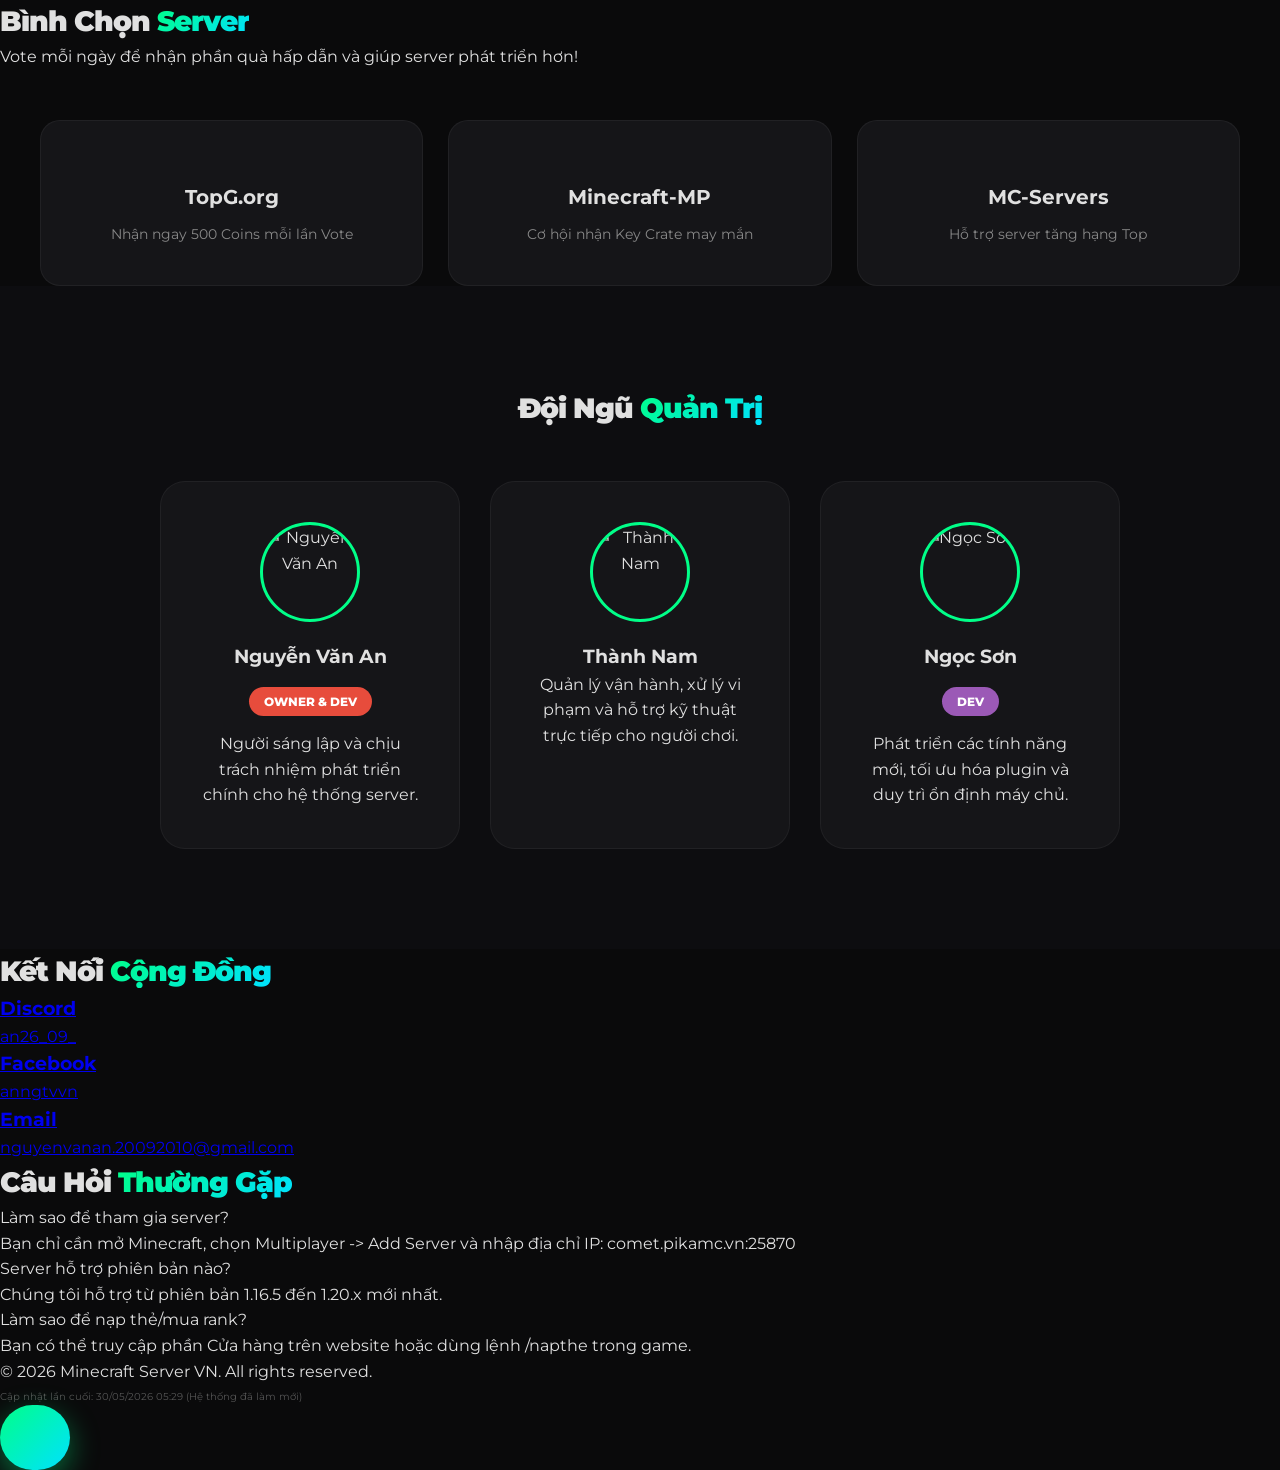
==== commit 666cdaf3: "fix: xoá badge Admin của Thành Nam trong phần đội ngũ" ====
--- a/remote_index.html
+++ b/remote_index.html
@@ -369,7 +369,6 @@
                 <div class="staff-card">
                     <div class="staff-img"><img src="https://crafatar.com/avatars/606e2cbd-028a-4db0-97d3-570720444c12?size=100&overlay" alt="Thành Nam"></div>
                     <h3>Thành Nam</h3>
-                    <p class="role admin">Admin</p>
                     <p>Quản lý vận hành, xử lý vi phạm và hỗ trợ kỹ thuật trực tiếp cho người chơi.</p>
                 </div>
                 <div class="staff-card">
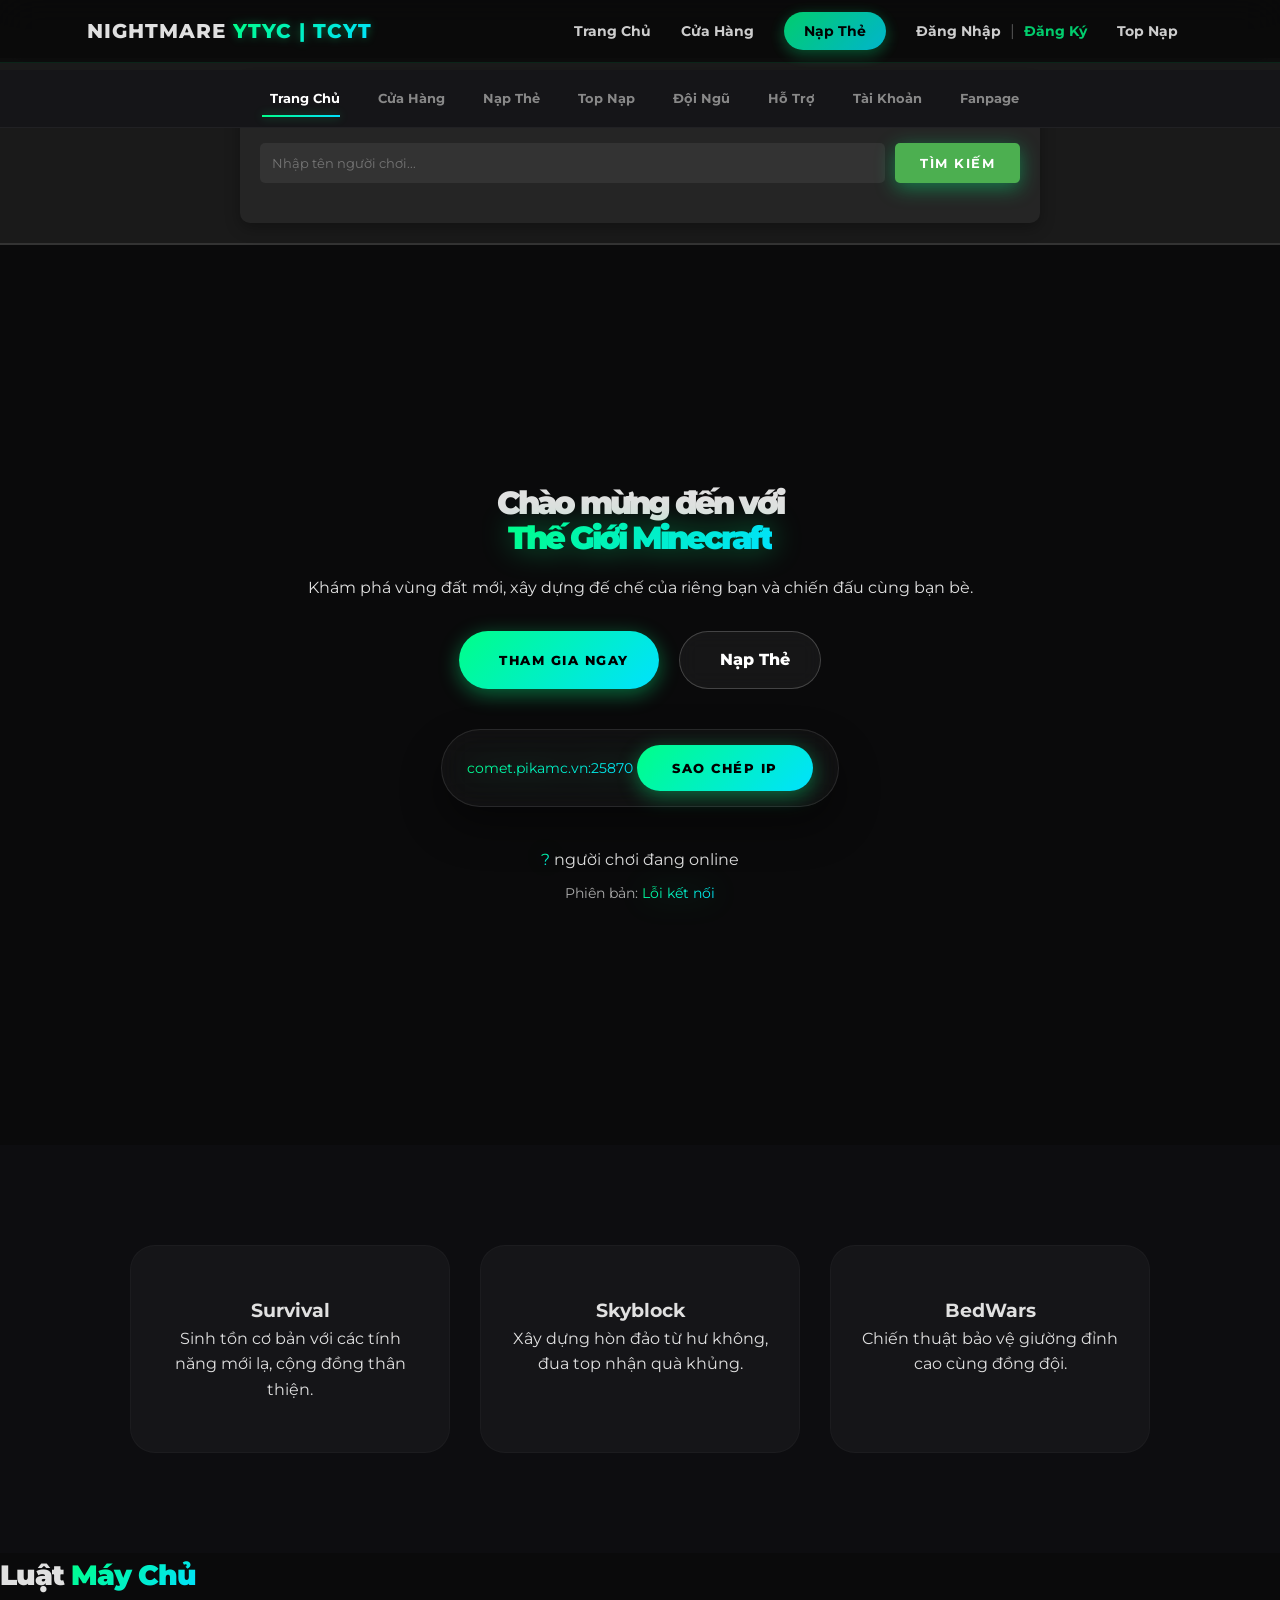
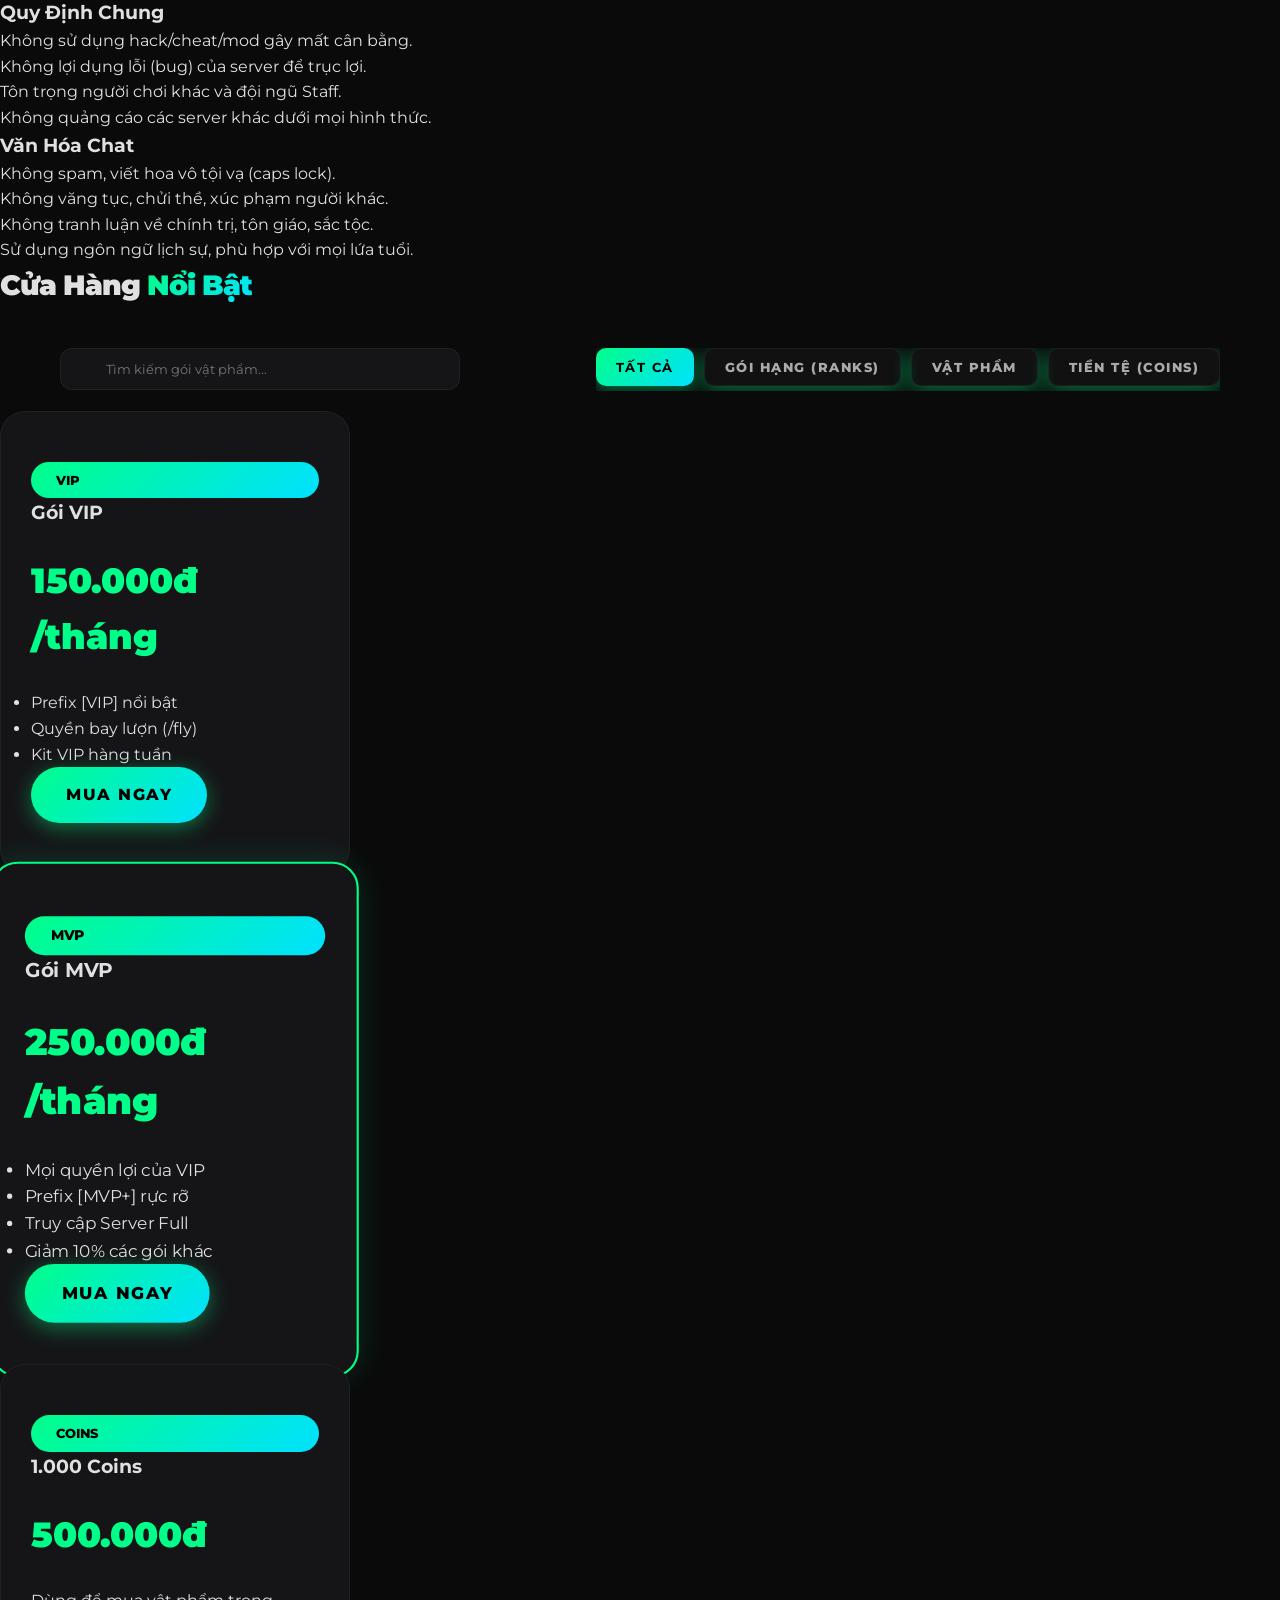
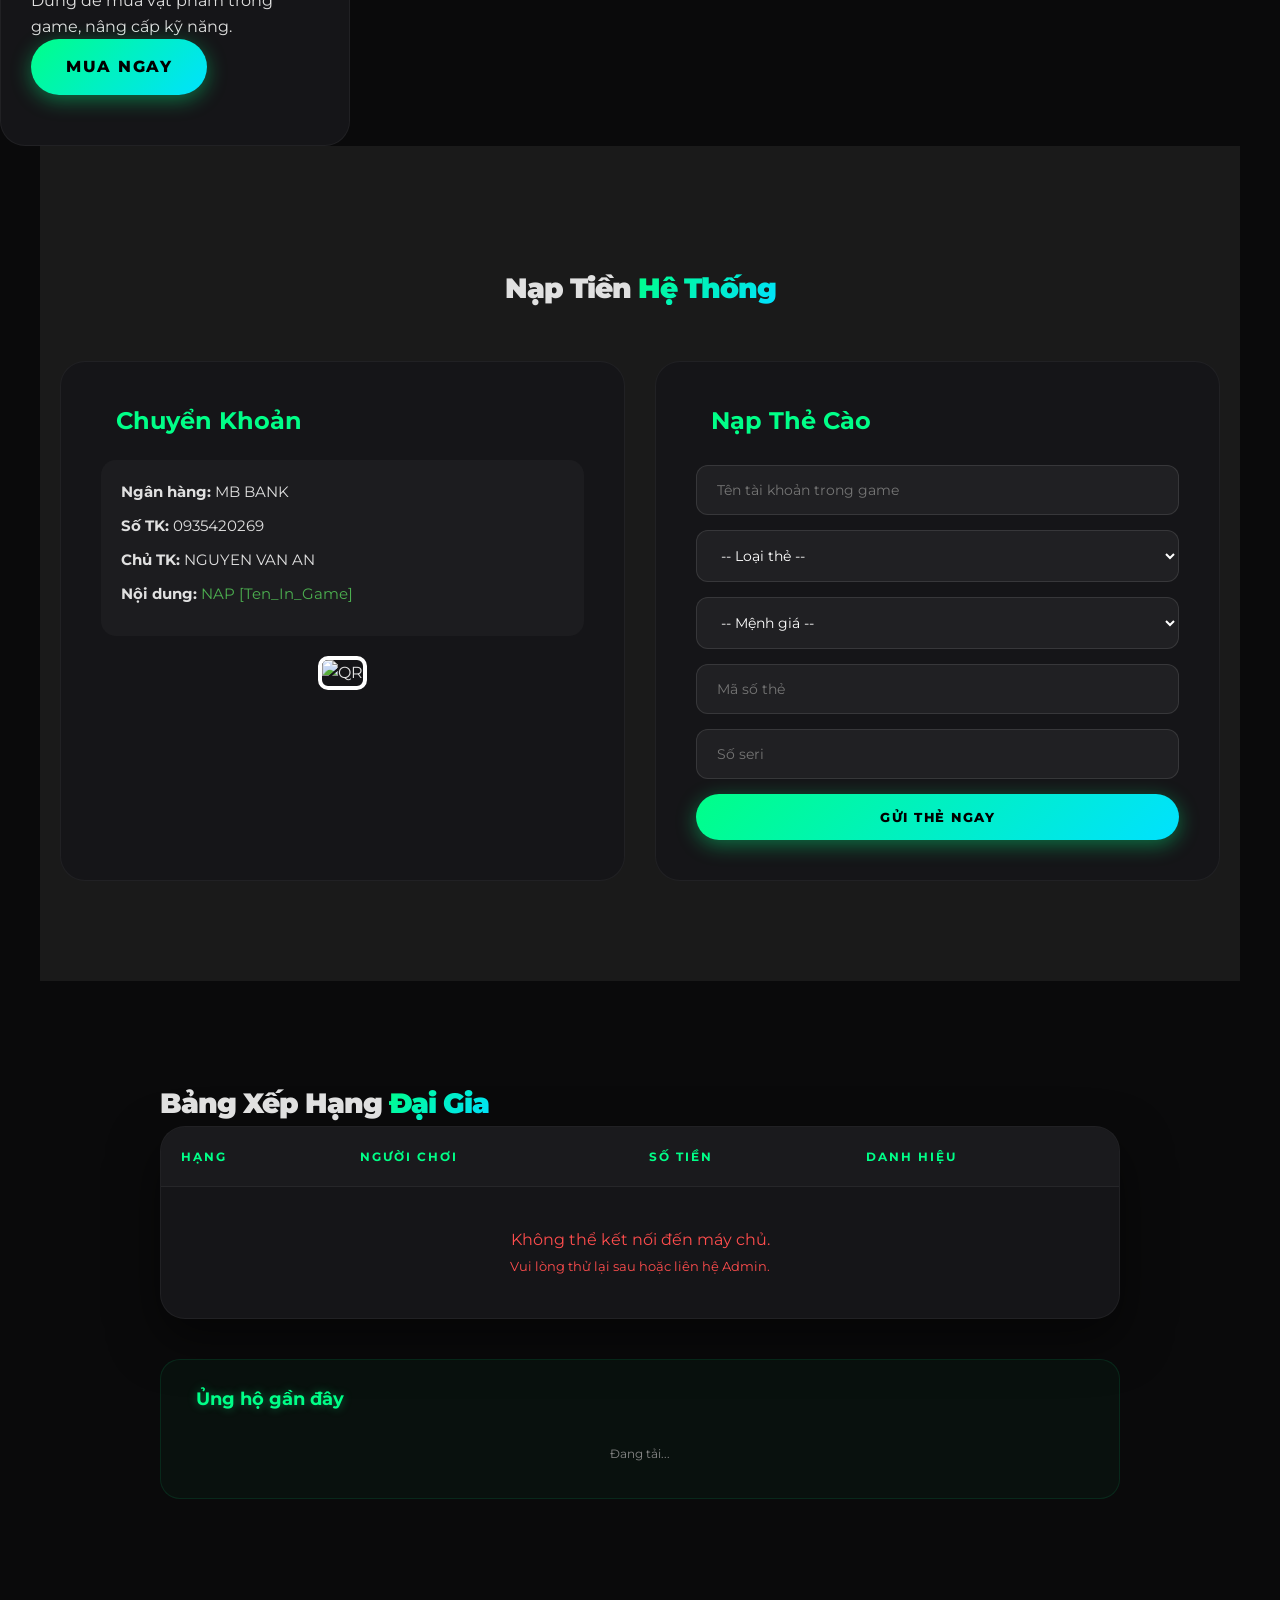
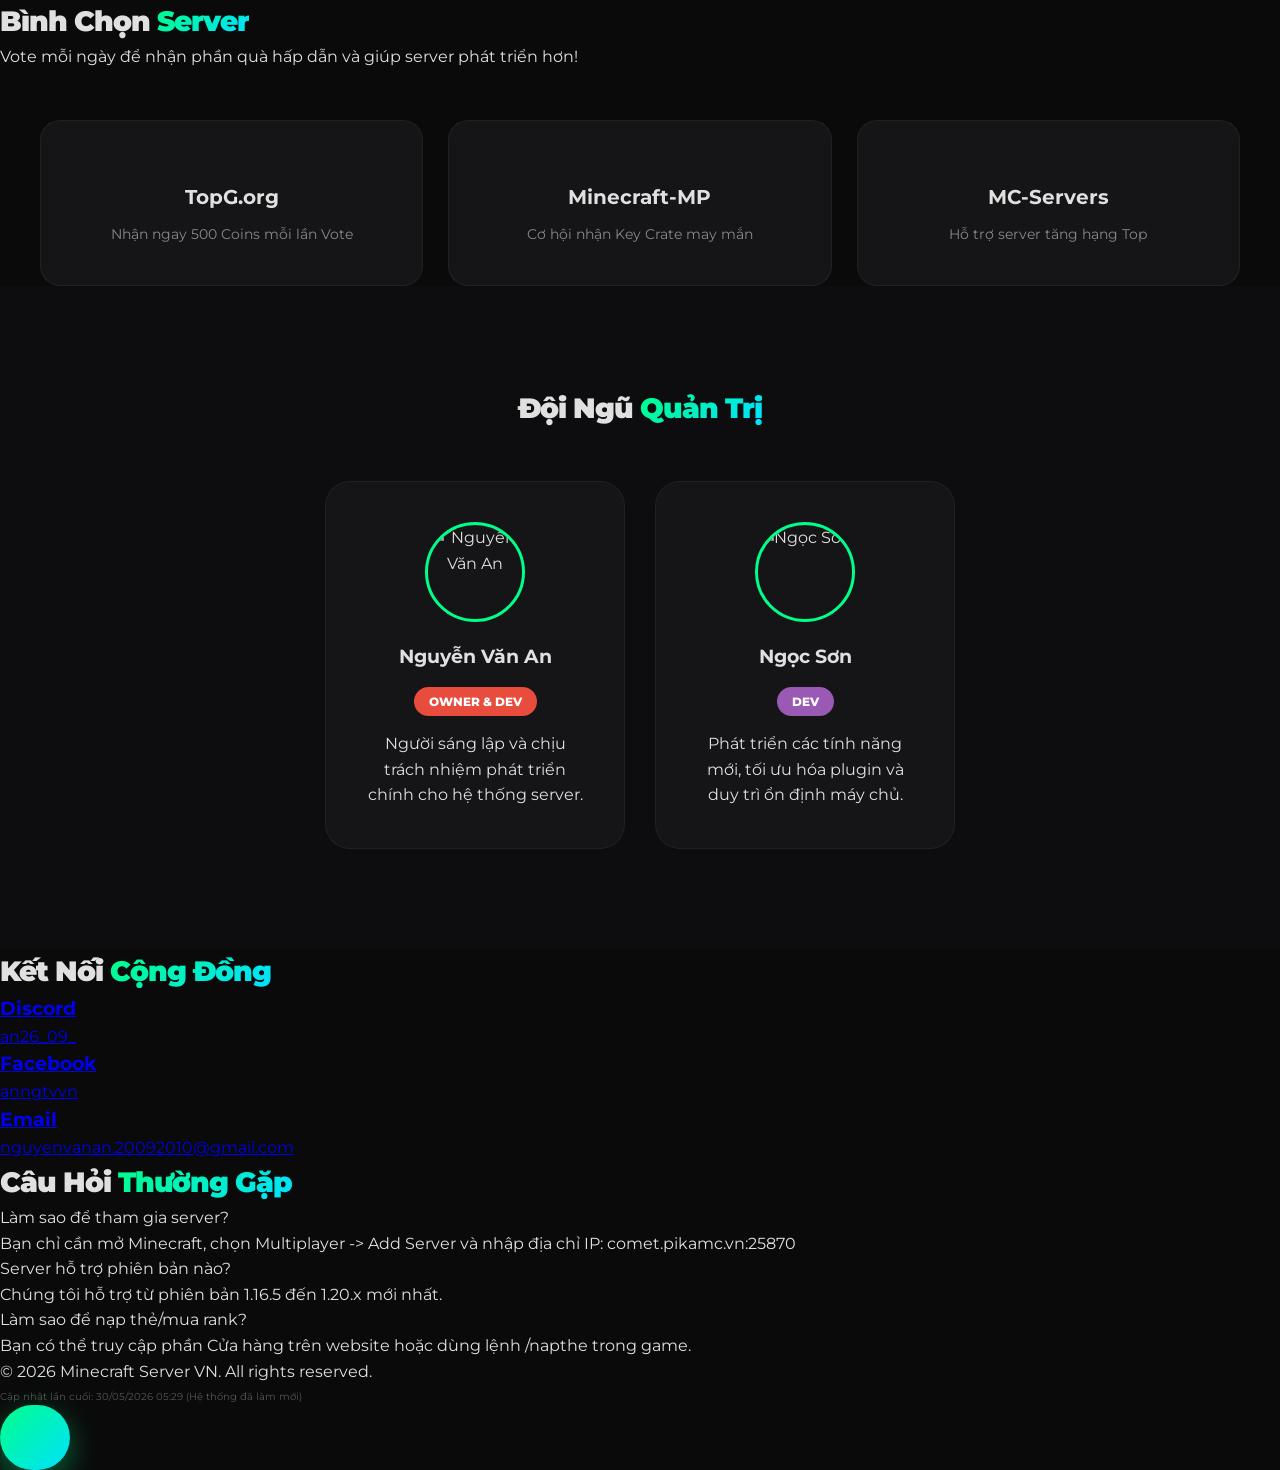
==== commit dd6a3017: "fix: xoá thẻ Thành Nam khỏi phần đội ngũ" ====
--- a/remote_index.html
+++ b/remote_index.html
@@ -365,11 +365,6 @@
                     <h3>Nguyễn Văn An</h3>
                     <p class="role owner">Owner & Dev</p>
                     <p>Người sáng lập và chịu trách nhiệm phát triển chính cho hệ thống server.</p>
-                </div>
-                <div class="staff-card">
-                    <div class="staff-img"><img src="https://crafatar.com/avatars/606e2cbd-028a-4db0-97d3-570720444c12?size=100&overlay" alt="Thành Nam"></div>
-                    <h3>Thành Nam</h3>
-                    <p>Quản lý vận hành, xử lý vi phạm và hỗ trợ kỹ thuật trực tiếp cho người chơi.</p>
                 </div>
                 <div class="staff-card">
                     <div class="staff-img"><img src="https://crafatar.com/avatars/8667ba71-b850-4eb0-9302-310231023102?size=100&overlay" alt="Ngọc Sơn"></div>
